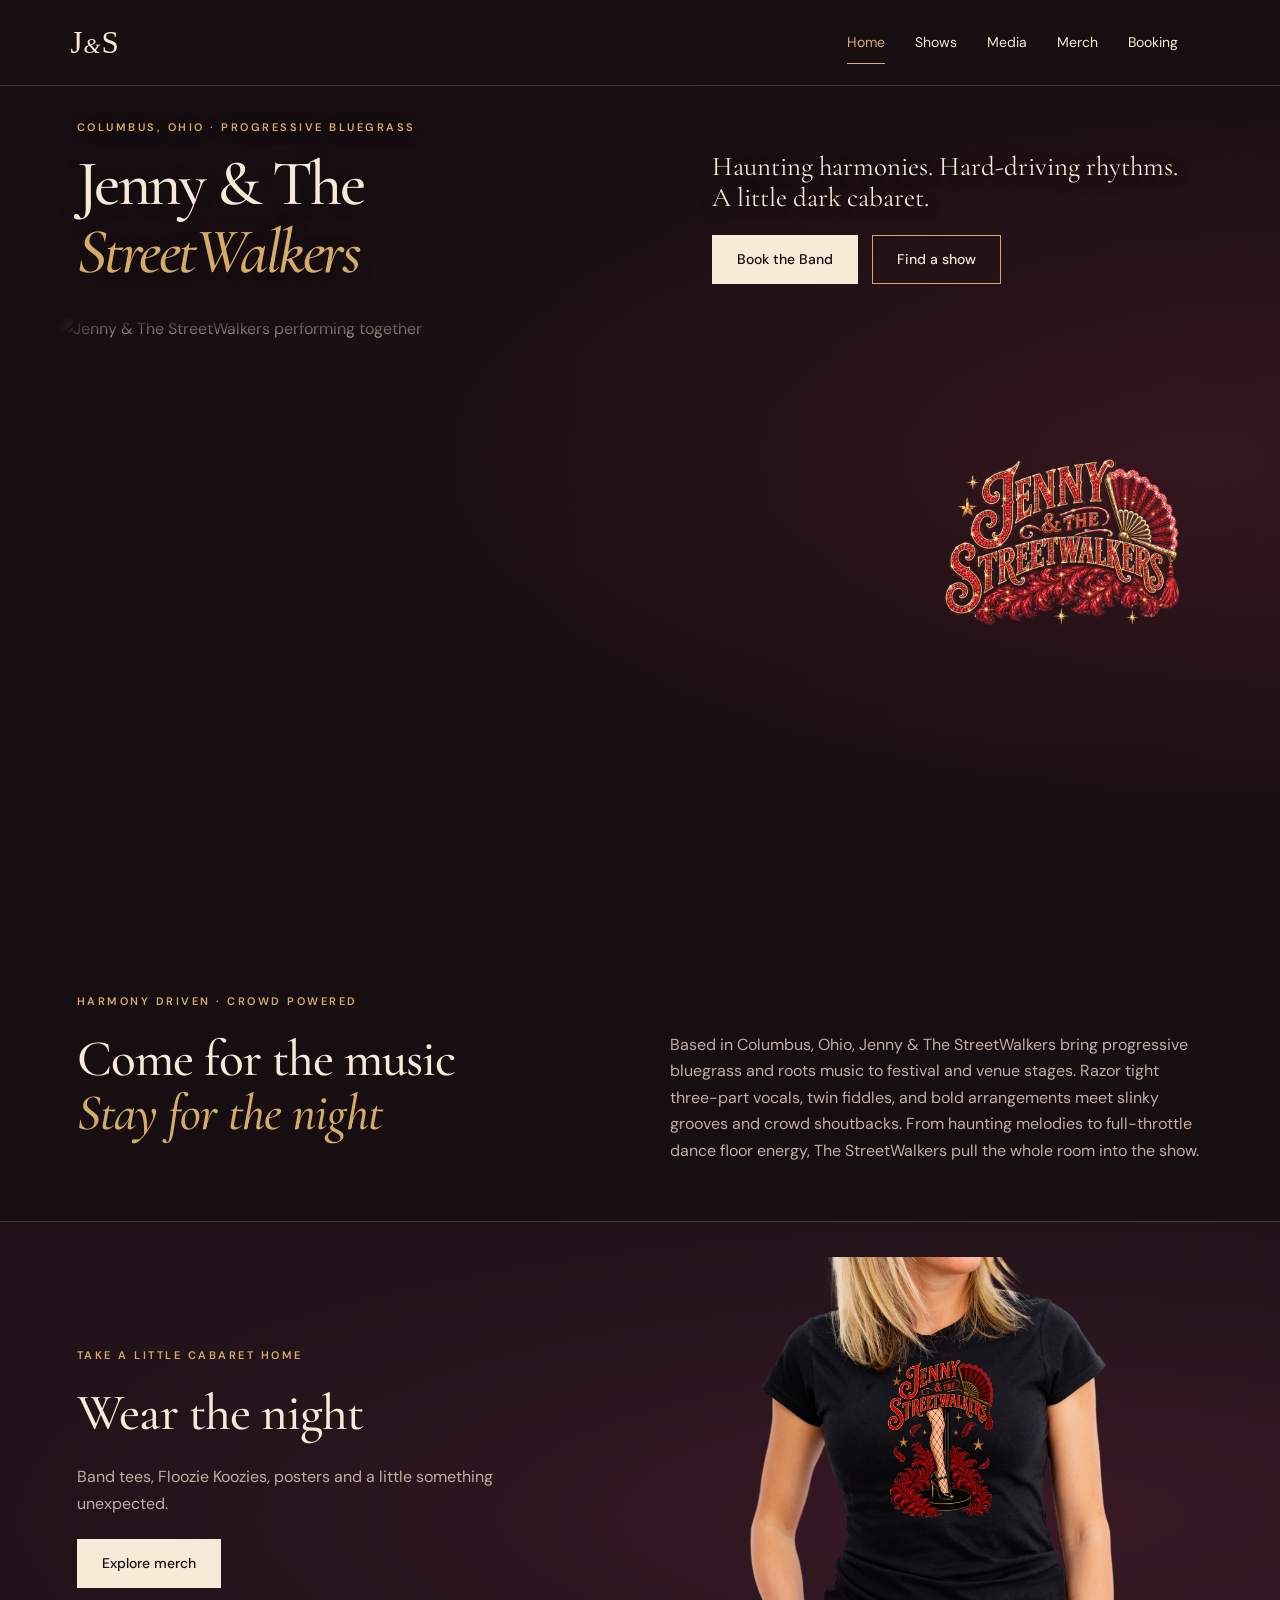
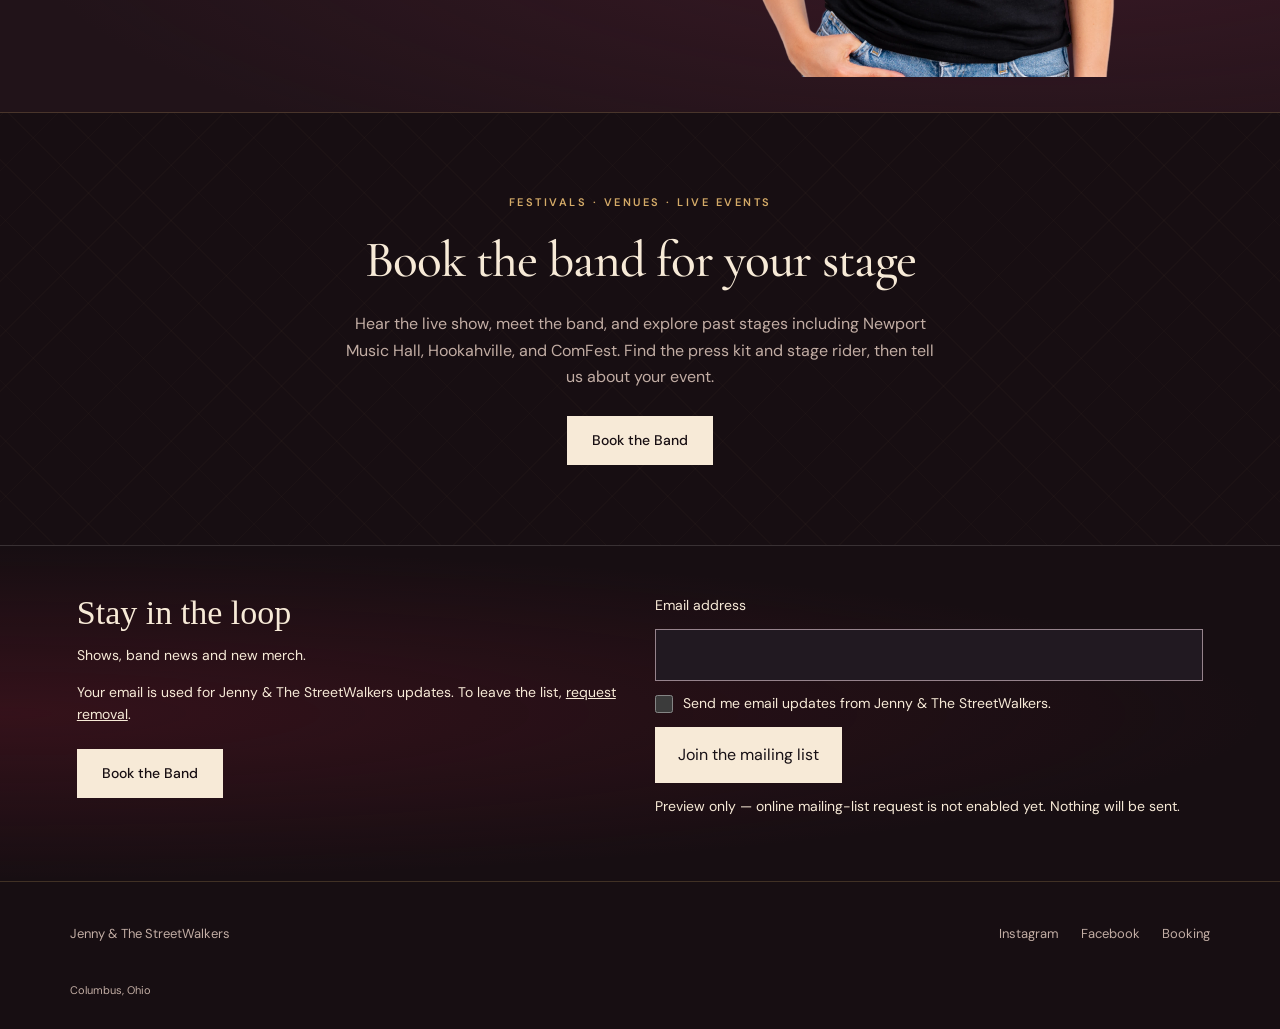
==== public/index.html @ 7360a785 "Prepare clean Cloudflare static deployment" ====
<!doctype html>
<html lang="en">
<head>
  <meta charset="utf-8">
  <meta name="viewport" content="width=device-width,initial-scale=1">
  <meta name="robots" content="index,follow">
  <meta name="theme-color" content="#170e12">
  <meta name="description" content="Columbus, Ohio progressive bluegrass and roots band. Hear Jenny &amp; The StreetWalkers live, explore past stages, and inquire about festival and venue bookings.">
  <title>Jenny &amp; The StreetWalkers | Columbus Bluegrass &amp; Roots Band</title>
  <link rel="icon" href="art/logo.png">
  <link rel="stylesheet" href="release.css?v=publication-20260922">
<link rel="stylesheet" href="mailing-list.css"><meta property="og:title" content="Jenny &amp; The StreetWalkers | Columbus Bluegrass &amp; Roots Band">
<meta property="og:description" content="Columbus, Ohio progressive bluegrass and roots band. Hear Jenny &amp; The StreetWalkers live, explore past stages, and inquire about festival and venue bookings.">
<meta property="og:type" content="website">
<meta property="og:url" content="https://resistanceandground.github.io/JennyAndTheStreetWalkers/">
<meta property="og:image" content="https://resistanceandground.github.io/JennyAndTheStreetWalkers/art/social-preview.jpg">
<meta property="og:image:alt" content="Jenny &amp; The StreetWalkers band artwork">
<meta name="twitter:card" content="summary_large_image">
<meta name="twitter:title" content="Jenny &amp; The StreetWalkers | Columbus Bluegrass &amp; Roots Band">
<meta name="twitter:description" content="Columbus, Ohio progressive bluegrass and roots band. Hear Jenny &amp; The StreetWalkers live, explore past stages, and inquire about festival and venue bookings.">
<meta name="twitter:image" content="https://resistanceandground.github.io/JennyAndTheStreetWalkers/art/social-preview.jpg">

<link rel="canonical" href="https://resistanceandground.github.io/JennyAndTheStreetWalkers/">
<meta property="og:site_name" content="Jenny &amp; The StreetWalkers">
<meta property="og:locale" content="en_US">
<meta property="og:image:width" content="1200">
<meta property="og:image:height" content="630">
<script type="application/ld+json">{"@context": "https://schema.org", "@graph": [{"@type": "WebPage", "@id": "https://resistanceandground.github.io/JennyAndTheStreetWalkers/#webpage", "url": "https://resistanceandground.github.io/JennyAndTheStreetWalkers/", "name": "Jenny & The StreetWalkers | Columbus Bluegrass & Roots Band", "description": "Columbus, Ohio progressive bluegrass and roots band. Hear Jenny & The StreetWalkers live, explore past stages, and inquire about festival and venue bookings.", "inLanguage": "en-US", "about": {"@id": "https://resistanceandground.github.io/JennyAndTheStreetWalkers/#band"}}, {"@type": "MusicGroup", "@id": "https://resistanceandground.github.io/JennyAndTheStreetWalkers/#band", "name": "Jenny & The StreetWalkers", "url": "https://resistanceandground.github.io/JennyAndTheStreetWalkers/", "description": "A progressive bluegrass and roots band based in Columbus, Ohio, with three-part harmonies, twin fiddles and a dark cabaret edge.", "genre": ["Progressive bluegrass", "Roots"], "location": {"@type": "Place", "name": "Columbus, Ohio"}, "image": "https://resistanceandground.github.io/JennyAndTheStreetWalkers/band.webp", "logo": "https://resistanceandground.github.io/JennyAndTheStreetWalkers/art/logo.png", "sameAs": ["https://www.instagram.com/jwalkers007/", "https://www.facebook.com/share/1En8tn4dpR/"]}]}</script>
</head>
<body>
<a class="skip" href="#main">Skip to content</a>
<header>
  <a class="wordmark" href="index.html" aria-label="Jenny &amp; The StreetWalkers home">J<span>&amp;</span>S</a>
  <nav aria-label="Main navigation"><a aria-current="page" href="index.html">Home</a><a href="shows.html">Shows</a><a href="media.html">Media</a><a href="merch.html">Merch</a><a href="contact.html">Booking</a></nav>
</header>
<main id="main">
<section class="hero hero-performance">
  <div class="hero-copy"><p class="eyebrow">Columbus, Ohio · Progressive bluegrass</p>
    <h1 class="champagne-spotlight"><span class="spotlight-ink">Jenny &amp; The</span><br/><em class="spotlight-ink">StreetWalkers</em></h1>
    <p class="hero-tag">Haunting harmonies. Hard-driving rhythms.<br/>A little dark cabaret.</p>
    <div class="actions"><a class="button light" href="contact.html#booking-form">Book the Band</a><a class="button" href="shows.html">Find a show</a></div>
  </div>
  <div class="hero-visuals"><figure class="hero-band-photo home-haze-photo"><img src="band.webp" fetchpriority="high" alt="Jenny &amp; The StreetWalkers performing together" width="1600" height="1000"></figure>
  <figure class="hero-art"><img src="art/logo.webp" alt="Jenny &amp; The StreetWalkers logo" width="1600" height="1600"></figure>
  </div>
</section>
<section class="section intro"><p class="eyebrow">Harmony driven · Crowd powered</p><div class="split"><h2>Come for the music<br/><em>Stay for the night</em></h2><p>Based in Columbus, Ohio, Jenny &amp; The StreetWalkers bring progressive bluegrass and roots music to festival and venue stages. Razor tight three-part vocals, twin fiddles, and bold arrangements meet slinky grooves and crowd shoutbacks. From haunting melodies to full-throttle dance floor energy, The StreetWalkers pull the whole room into the show.</p></div>
</section>

<section class="section merch-teaser"><div><p class="eyebrow">Take a little cabaret home</p><h2>Wear the night</h2><p>Band tees, Floozie Koozies, posters and a little something unexpected.</p><a class="button light" href="merch.html">Explore merch</a></div><img src="art/wear-the-night-slide6.webp" loading="lazy" alt="Jenny &amp; The StreetWalkers merchandise artwork" width="1600" height="1600"></section>
<section class="section booking"><p class="eyebrow">Festivals · Venues · Live events</p><h2>Book the band for your stage</h2><p>Hear the live show, meet the band, and explore past stages including Newport Music Hall, Hookahville, and ComFest. Find the press kit and stage rider, then tell us about your event.</p><a class="button light" href="contact.html#booking-form">Book the Band</a></section>
</main>
<section class="mailing-signup jenny-mailing" aria-labelledby="mailing-heading"><div><h2 id="mailing-heading">Stay in the loop</h2><p>Shows, band news and new merch.</p><p>Your email is used for Jenny &amp; The StreetWalkers updates. To leave the list, <a href="mailto:jennywalker4rio@gmail.com?subject=Unsubscribe">request removal</a>.</p><a class="button light mailing-booking" href="contact.html#booking-form">Book the Band</a></div><form name="jenny-mailing-list" method="POST" data-netlify="true" netlify-honeypot="bot-field"><input type="hidden" name="form-name" value="jenny-mailing-list"><p hidden><label>Leave this empty<input name="bot-field" tabindex="-1" autocomplete="off"></label></p><label for="mailing-email">Email address</label><input id="mailing-email" name="email" type="email" autocomplete="email" required maxlength="254"><label class="mailing-consent"><input type="checkbox" name="consent" value="Yes, send me email updates" required><span>Send me email updates from Jenny &amp; The StreetWalkers.</span></label><button type="submit" disabled>Join the mailing list</button><p role="status" aria-live="polite">Preview: online signup is not enabled yet.</p></form></section><footer><span>Jenny &amp; The StreetWalkers</span><div><a href="https://www.instagram.com/jwalkers007/" target="_blank" rel="noopener noreferrer">Instagram</a><a href="https://www.facebook.com/share/1En8tn4dpR/" target="_blank" rel="noopener noreferrer">Facebook</a><a href="contact.html">Booking</a></div><small>Columbus, Ohio</small></footer>
<script src="site-config.js" defer></script><script src="site-forms.js" defer></script><script src="mailing-list.js" defer></script><script src="champagne-spotlight.js" defer></script></body>
</html>
---- public/release.css ----
@import url('https://fonts.googleapis.com/css2?family=Cormorant+Garamond:ital,wght@0,500;0,600;1,500&family=DM+Sans:wght@400;500;600&display=swap');
:root{color-scheme:dark;--ink:#170e12;--cream:#f7ead7;--muted:#c2ada4;--gold:#d5ab68;--line:#d5ab6838}
*{box-sizing:border-box}html{scroll-behavior:smooth;scroll-padding-top:24px}body{margin:0;background:var(--ink);color:var(--cream);font-family:'DM Sans',Arial,sans-serif;font-size:16px;line-height:1.65}a{color:inherit;text-decoration:none}a:focus-visible,select:focus-visible{outline:2px solid var(--gold);outline-offset:5px}img{display:block;max-width:100%;height:auto}select{font:inherit}[hidden]{display:none!important}p{margin:0 0 22px}h1,h2,h3{font-family:'Cormorant Garamond',Georgia,serif;font-weight:500;line-height:1.06;margin:0 0 24px}h1{font-size:clamp(56px,6.2vw,92px);letter-spacing:-2.5px}h2{font-size:clamp(38px,4vw,60px);letter-spacing:-1px}h3{font-size:30px}em{color:var(--gold);font-weight:500}.eyebrow{text-transform:uppercase;letter-spacing:2.5px;font-size:11px;font-weight:600;color:var(--gold);margin:0 0 22px}.muted{color:var(--muted);font-size:14px}.lead{font-family:'Cormorant Garamond',Georgia,serif;font-size:clamp(26px,3vw,38px);line-height:1.3;max-width:750px}.section{padding:80px max(6%,calc((100% - 1250px)/2))}.actions{display:flex;gap:14px;flex-wrap:wrap;margin-top:28px}.button{display:inline-flex;align-items:center;justify-content:center;min-height:48px;padding:13px 24px;border:1px solid var(--gold);font-size:14px;font-weight:500;line-height:1.5;transition:background .2s,color .2s}.button.light{background:var(--cream);color:var(--ink);border-color:var(--cream)}.button:hover{background:var(--gold);color:var(--ink)}.text-link{display:inline-block;border-bottom:1px solid var(--gold);padding-bottom:5px;font-size:14px;color:var(--gold)}
header{display:grid;grid-template-columns:auto 1fr auto;gap:32px;align-items:center;padding:17px 5.5%;border-bottom:1px solid var(--line);background:#170e12}.wordmark{font-family:Georgia,serif;font-size:31px;letter-spacing:-2px}.wordmark span{font-size:22px;font-style:italic;padding:0 3px}nav{display:flex;justify-content:flex-end;align-items:center;gap:30px;font-size:14px}nav a{padding:9px 0;border-bottom:1px solid transparent}nav a:hover,nav a[aria-current]{color:var(--gold);border-color:var(--gold)}
.hero{display:grid;grid-template-columns:1.05fr .95fr;align-items:center;min-height:680px;padding:45px max(6%,calc((100% - 1250px)/2)) 50px;gap:30px;position:relative;isolation:isolate;overflow:hidden;background:radial-gradient(ellipse at 90% 45%,#65243180,transparent 65%),#170e12}.hero:before{content:'';position:absolute;inset:0;background:linear-gradient(90deg,#170e12b8 0%,#170e1280 48%,#170e1233 100%),url('stage.webp') center/cover;z-index:-1}.hero-copy{position:relative;z-index:1}.hero h1{font-size:clamp(45px,5.3vw,80px)}.hero-tag{font-family:'Cormorant Garamond',Georgia,serif;font-size:clamp(27px,3.2vw,44px);line-height:1.12;margin-top:30px}.hero-sub{max-width:430px;font-size:15px;color:var(--muted)}.hero-art{margin:0;display:flex;justify-content:center;align-items:center}.hero-art img{max-height:650px;width:100%;object-fit:contain;filter:drop-shadow(0 22px 40px #0008)}.split{display:grid;grid-template-columns:1fr 1fr;gap:60px;align-items:start}.split>p{color:var(--muted);max-width:550px}.band-photo{margin:45px 0 0;border:1px solid var(--line);overflow:hidden}.band-photo img{width:100%}.intro{padding-bottom:35px}.shows{padding-top:65px}.section-heading{display:flex;justify-content:space-between;align-items:baseline;gap:20px}.show-row{display:flex;align-items:center;gap:32px;padding:25px 0;border-block:1px solid var(--line);margin-bottom:24px}.show-row h3,.show-row p{margin:0}.show-row p{font-size:14px;color:var(--muted);margin-top:7px}.date{min-width:70px;text-align:center}.date span,.date small{display:block;font-size:12px;letter-spacing:2px}.date strong{display:block;font-size:44px;font-family:Georgia,serif;font-weight:400;line-height:1.2}.ticket{margin-left:auto;font-size:14px;color:var(--gold)}.merch-teaser{display:grid;grid-template-columns:1fr 1fr;gap:60px;align-items:center;background:radial-gradient(ellipse at 80% 60%,#6e253f50,transparent 70%),#211319;border-block:1px solid var(--line);padding-block:35px}.merch-teaser img{max-height:420px;width:100%;object-fit:contain}.merch-teaser p:not(.eyebrow){color:var(--muted);max-width:470px}.booking{text-align:center;background:repeating-linear-gradient(45deg,transparent 0 38px,#d5ab6806 38px 39px),repeating-linear-gradient(-45deg,transparent 0 38px,#d5ab6806 38px 39px)}.booking p:not(.eyebrow){color:var(--muted);max-width:600px;margin:0 auto 25px}
.page-heading{padding-bottom:32px;background:radial-gradient(ellipse at 90% 10%,#75253540,transparent 65%)}.page-heading h1{font-size:clamp(68px,9vw,120px)}.booking-grid{display:grid;grid-template-columns:1fr 1fr;align-items:start;gap:28px;padding-top:18px}.contact-card,.press-card{border:1px solid var(--line);padding:36px;background:#211319}.press-card{align-self:start;background:linear-gradient(130deg,#42202a,#211319)}.booking-grid h2{font-size:46px}.phone{font-family:Georgia,serif;font-size:clamp(24px,2.6vw,34px);color:var(--gold);white-space:nowrap}.contact-card .muted{margin-top:25px;margin-bottom:0}.download-list{margin-top:22px}.download-list a{display:flex;justify-content:space-between;gap:15px;padding:17px 0;border-bottom:1px solid var(--line);font-size:14px}.download-list a:hover{color:var(--gold)}.stages{padding-block:45px;border-block:1px solid var(--line)}.stage-list{font-family:'Cormorant Garamond',Georgia,serif;font-size:28px;line-height:1.7;margin:0}.bio{max-width:1000px;margin:auto;padding-inline:6%}.bio>p:not(.eyebrow){color:var(--muted)}.media-panel{padding-top:0}.media-panel .band-photo{margin-top:0;margin-bottom:55px}.media-panel .split p{color:var(--muted)}
.shop-notice{max-width:700px;color:var(--muted);font-size:15px}.product-grid{display:grid;grid-template-columns:repeat(3,minmax(0,1fr));gap:28px;padding-top:24px}.product{border:1px solid var(--line);background:#24151d;display:flex;flex-direction:column;overflow:hidden}.product-art{background:radial-gradient(ellipse at center,#594330,#302029 75%);height:340px;padding:20px}.product-art img{width:100%;height:100%;object-fit:contain}.product-info{padding:25px;display:flex;flex-direction:column;flex:1}.product-title{display:flex;align-items:baseline;justify-content:space-between;gap:12px}.price{font-size:19px;color:var(--gold);white-space:nowrap}.product h2{font-size:29px;letter-spacing:-.4px;margin-bottom:15px}.product-info>p{font-size:14px;color:var(--muted)}.product-info label{font-size:12px;color:var(--gold);margin-bottom:6px}.product-info select{background:var(--ink);color:var(--cream);border:1px solid var(--line);padding:10px;width:100%;margin-bottom:18px}.product-info .offer{color:var(--gold);font-size:12px;margin-top:auto}.availability{font-size:12px!important;margin:12px 0 0;border-top:1px solid var(--line);padding-top:12px}.bundle-note{padding-top:15px}.bundle-note .muted{max-width:700px}.bundle-note h2{font-size:45px}
footer{display:flex;align-items:center;flex-wrap:wrap;gap:25px;padding:30px 5.5%;border-top:1px solid var(--line);font-size:13px;color:var(--muted)}footer>span{margin-right:auto}footer div{display:flex;gap:22px}footer a:hover{color:var(--gold)}footer small{flex-basis:100%;font-size:11px}.skip{position:fixed;left:10px;top:-100px;z-index:20;padding:12px;background:var(--cream);color:var(--ink)}.skip:focus{top:10px}
@media(max-width:1000px){.product-grid{grid-template-columns:repeat(2,minmax(0,1fr))}.hero{min-height:0}.hero h1{font-size:53px}.hero-art img{max-height:580px}.booking-grid{gap:18px}.contact-card,.press-card{padding:26px}.booking-grid h2{font-size:38px}.split{gap:35px}}
@media(max-width:650px){header{grid-template-columns:1fr auto;gap:10px;padding:13px 6%}header .wordmark{grid-column:1;grid-row:1}nav{grid-column:1/-1;grid-row:2;justify-content:space-between;gap:12px;font-size:13px}nav a{min-height:44px;display:flex;align-items:center}.section{padding:55px 6%}.hero{grid-template-columns:1fr;padding:40px 6% 30px;gap:12px}.hero h1{font-size:clamp(42px,11vw,67px);letter-spacing:-1.5px}.hero-copy .eyebrow{font-size:10px;letter-spacing:1.5px}.hero-tag{font-size:33px;margin-top:22px}.hero-sub{font-size:14px}.hero-art img{max-height:460px}.hero-art{margin-top:15px}.actions{gap:10px}.button{padding:13px 19px}.split,.booking-grid{grid-template-columns:1fr;gap:22px}.intro{padding-bottom:20px}.intro h2{font-size:40px}.band-photo{margin-top:24px}.section-heading{display:block}.section-heading .eyebrow{margin-top:-8px}.show-row{gap:14px;flex-wrap:wrap}.show-row h3{font-size:25px}.date{min-width:53px}.ticket{margin-left:67px}.merch-teaser{grid-template-columns:1fr;gap:20px}.merch-teaser img{max-height:320px}.page-heading{padding-bottom:24px}.page-heading h1{font-size:76px}.booking-grid{padding-top:0}.contact-card,.press-card{padding:24px}.press-card .button{width:100%;padding-inline:12px}.stage-list{font-size:25px}.product-grid{grid-template-columns:1fr;padding-top:10px;gap:24px}.product-art{height:360px}.product-title h2{font-size:32px}.product-info{padding:24px}.product-info .offer{margin-top:0}.bundle-note{padding-top:0}.media-panel{padding-top:0}.media-panel .split>div+div{padding-top:20px}footer{gap:18px}footer>span{flex-basis:100%}}
@media(prefers-reduced-motion:reduce){html{scroll-behavior:auto}*{transition:none!important}}

/* Prominent biography and email booking contact. */
.email{display:inline-block;color:var(--gold);font-size:clamp(17px,1.8vw,24px);overflow-wrap:anywhere}.bio-feature{display:grid;grid-template-columns:.85fr 1.35fr;gap:65px;max-width:none;padding:35px max(6%,calc((100% - 1250px)/2)) 75px}.bio-heading img{width:240px;margin:25px 0}.bio-heading .button{display:flex;width:max-content}.bio-heading .text-link{margin-top:20px}.bio-story p{color:var(--muted)}.bio-story p:first-child{font-family:Georgia,serif;font-size:23px;line-height:1.55;color:var(--cream)}.shows-widget{min-height:160px;margin-bottom:25px}.hero-copy{text-shadow:0 2px 14px #170e12}.hero-copy .button{text-shadow:none}
@media(max-width:650px){.bio-feature{grid-template-columns:1fr;gap:30px;padding:15px 6% 45px}.bio-heading img{display:none}.bio-heading h2{font-size:43px}.bio-story p:first-child{font-size:20px}.hero:before{background-image:linear-gradient(90deg,#170e12b0,#170e1266);background-image:linear-gradient(90deg,#170e12b0,#170e1266),url(stage.webp);background-position:65% top}.email{font-size:18px}}

/* Performance photography and cabaret artwork share the opening stage. */
.hero-performance{display:block;padding-top:32px;padding-bottom:40px}
.hero-performance .hero-copy{display:grid;grid-template-columns:1.2fr 1fr;column-gap:45px;align-items:center;margin-bottom:30px}
.hero-performance .eyebrow{grid-column:1/-1;margin-bottom:14px}
.hero-performance h1{grid-column:1;grid-row:2/4;font-size:clamp(46px,5vw,70px);margin-bottom:0}
.hero-performance .hero-tag{grid-column:2;grid-row:2;font-size:27px;margin:0 0 18px}
.hero-performance .hero-sub{display:none}
.hero-performance .actions{grid-column:2;grid-row:3;margin:0}
.hero-visuals{display:grid;grid-template-columns:minmax(0,1fr) 25%;align-items:center;gap:14px;position:relative}
.hero-band-photo{margin:0;border:1px solid var(--line);box-shadow:0 16px 45px #0007}
.hero-band-photo img{width:100%;height:auto}
.hero-performance .hero-art{margin:0;mix-blend-mode:screen}
.hero-performance .hero-art img{max-height:490px;filter:none}
@media(max-width:650px){
.hero-performance{padding-top:25px}
.hero-performance .hero-copy{display:block;margin-bottom:25px}
.hero-performance h1{font-size:clamp(42px,11vw,64px);margin-bottom:18px}
.hero-performance .hero-tag{font-size:23px;max-width:330px}
.hero-performance .actions{margin-top:20px}
.hero-visuals{display:block;padding-bottom:135px}
.hero-performance .hero-art{position:absolute;right:-4px;bottom:-5px;width:115px}
.hero-performance .hero-art img{max-height:155px}
.hero-visuals:after{content:'Roots, dark cabaret & circus noir';display:block;position:absolute;left:0;bottom:40px;max-width:55%;font-family:Georgia,serif;font-size:21px;line-height:1.4;color:var(--gold)}
}

/* Feather the live photograph into the stage rather than framing it. */
.hero-performance{padding-bottom:70px}
.hero-visuals{align-items:end;gap:20px}
.hero-band-photo{border:0;box-shadow:none;position:relative;margin:0 -16px -12px -20px}
.hero-band-photo img{filter:brightness(.94) saturate(.92) sepia(.09);-webkit-mask-image:linear-gradient(to right,transparent,#000 5%,#000 94%,transparent),linear-gradient(to bottom,transparent,#000 6%,#000 80%,transparent 100%);mask-image:linear-gradient(to right,transparent,#000 5%,#000 94%,transparent),linear-gradient(to bottom,transparent,#000 6%,#000 80%,transparent 100%);-webkit-mask-composite:source-in;mask-composite:intersect}
.hero-performance .hero-art{align-self:center;padding-bottom:45px}
.hero-performance .hero-art img{max-height:310px}
.bio-heading img{mix-blend-mode:screen;width:270px;max-height:365px;object-fit:contain;object-position:left center}
@media(max-width:650px){.hero-performance{padding-bottom:30px}.hero-band-photo{margin:0 -12px}.hero-band-photo img{-webkit-mask-image:linear-gradient(to right,transparent,#000 4%,#000 96%,transparent),linear-gradient(to bottom,transparent,#000 5%,#000 85%,transparent);mask-image:linear-gradient(to right,transparent,#000 4%,#000 96%,transparent),linear-gradient(to bottom,transparent,#000 5%,#000 85%,transparent)}.hero-performance .hero-art{padding-bottom:0;bottom:0;width:112px}.hero-performance .hero-art img{max-height:130px}.bio-heading img{display:block;width:145px;max-height:185px;margin:18px 0}}

.calendar-heading{padding-bottom:32px}.calendar-heading h1{font-size:clamp(48px,7vw,88px)}
.calendar-frame{margin:0 auto 80px;width:88%;max-width:1250px;padding:34px;background:repeating-linear-gradient(55deg,transparent 0 17px,#080407 18px 21px,transparent 22px 38px),repeating-linear-gradient(-55deg,transparent 0 17px,#080407 18px 21px,transparent 22px 38px),radial-gradient(ellipse at top,#d52948,#870c25 60%,#3c0715);border:1px solid #df4663;box-shadow:0 20px 70px #0008,inset 0 0 35px #160008}
.calendar-panel{background:#170e12;padding:36px;border:1px solid #b94159;box-shadow:0 0 0 5px #16070dc9}.calendar-panel .section-heading h2{font-size:clamp(30px,4vw,48px)}.calendar-panel .shows-widget{min-height:220px}.calendar-panel .actions{flex-wrap:wrap}
@media(max-width:650px){.calendar-frame{width:94%;padding:15px;margin-bottom:45px}.calendar-panel{padding:22px 14px}.calendar-panel .section-heading{display:block}.calendar-panel .section-heading .eyebrow{margin-top:14px}.calendar-heading{padding-top:40px}}

.bundle-grid{display:grid;grid-template-columns:repeat(3,minmax(0,1fr));gap:20px;margin-top:30px}.bundle-card{padding:26px;border:1px solid var(--line);background:#170e12;display:flex;flex-direction:column;align-items:flex-start}.bundle-card h3{font-size:28px;margin:0}.bundle-card p{flex:1}.bundle-card .button{margin-top:15px}@media(max-width:850px){.bundle-grid{grid-template-columns:repeat(2,minmax(0,1fr))}}@media(max-width:550px){.bundle-grid{grid-template-columns:1fr}}

/* Stage photograph and cabaret lighting for the concert calendar. */
.calendar-page{position:relative;isolation:isolate;background:#14090e;overflow:hidden}
.calendar-page:before{content:'';position:absolute;inset:0;z-index:-2;background:linear-gradient(180deg,#18081155,#18081199 65%,#14090e),url('art/calendar-stage.webp') center top / min(100%,1080px) auto no-repeat}
.calendar-page:after{content:'';position:absolute;inset:0;z-index:-1;pointer-events:none;background:radial-gradient(ellipse at 3% 15%,#ef173c66,transparent 48%),radial-gradient(ellipse at 97% 22%,#f4aa4940,transparent 45%),linear-gradient(90deg,#14090e80,transparent 30%,transparent 70%,#14090e80)}
.calendar-page .calendar-heading{text-shadow:0 2px 16px #000;padding-top:85px;padding-bottom:65px}
.calendar-page .calendar-frame{padding:64px;width:92%;box-shadow:0 0 65px #b3133945,0 25px 80px #0009,inset 0 0 35px #160008;background:repeating-linear-gradient(55deg,transparent 0 17px,#080407 18px 21px,transparent 22px 38px),repeating-linear-gradient(-55deg,transparent 0 17px,#080407 18px 21px,transparent 22px 38px),radial-gradient(ellipse at 15% 0%,#e23c58,#8b102b 55%,#380714)}
.calendar-page .calendar-panel{background:#170e12f5;box-shadow:0 0 0 5px #16070dc9,0 0 28px #0009}
@media(max-width:650px){.calendar-page:before{background-size:auto,min(145%,750px) auto;background-position:center top}.calendar-page .calendar-heading{padding-top:55px;padding-bottom:45px}.calendar-page .calendar-frame{width:96%;padding:27px}.calendar-page .calendar-panel{padding:22px 12px}}

.bundle-art{display:grid;grid-template-columns:repeat(4,minmax(0,1fr));gap:6px;width:100%;margin-bottom:20px;align-items:center}.bundle-art img{width:100%;height:110px;object-fit:contain}.bundle-price{display:block;color:var(--gold);font-size:24px;margin-top:12px}

.ultimate-product .bundle-art{display:grid;grid-template-columns:repeat(2,minmax(0,1fr));gap:12px;margin:0;padding:20px}.ultimate-product .bundle-art img{width:100%;height:150px;object-fit:contain}.bundle-picker{max-width:660px;display:grid;gap:16px}.bundle-picker select{width:100%;min-height:48px;padding:12px;background:#170e12;color:var(--cream);border:1px solid var(--line);font:inherit}.bundle-picker .button{justify-self:start}.bundle-picker [hidden]{display:none}

.contact-card form{display:grid;gap:18px}.contact-card .form-grid{display:grid;grid-template-columns:repeat(2,minmax(0,1fr));gap:18px}.contact-card label{display:grid;gap:7px;color:var(--gold);font-size:12px;font-weight:600;letter-spacing:1px;text-transform:uppercase}.contact-card input,.contact-card select,.contact-card textarea{width:100%;min-height:48px;border:1px solid var(--line);background:#170e12;color:var(--cream);padding:12px;font:inherit;text-transform:none;letter-spacing:0}.contact-card textarea{resize:vertical}.contact-card input:focus-visible,.contact-card select:focus-visible,.contact-card textarea:focus-visible{outline:2px solid var(--gold);outline-offset:3px}.contact-card .button{justify-self:start;cursor:pointer}.contact-card .form-note,.contact-card .form-status{margin:0;color:var(--muted);font-size:13px}.contact-card .form-status:not(:empty){color:var(--cream)}@media(max-width:700px){.contact-card .form-grid{grid-template-columns:1fr}}

.product-info .offer{margin-top:0}.product-info>.checkout{margin-top:auto}.product-info>.availability{min-height:49px}

.media-video{aspect-ratio:16/9;width:100%;background:#000;border:1px solid var(--line);margin-top:35px}.media-video iframe{display:block;width:100%;height:100%;border:0}.video-fallback{margin:14px 0 40px}

/* Quiet photographic presentation: no marquee or curtain animation. */
.booking-showcase{max-width:1120px;margin:0 auto 40px;padding:0 6% 20px}
.booking-live-photo{margin:0 auto;max-width:920px;border:1px solid var(--line);background:#170e1eee;box-shadow:0 24px 60px #0005}
.booking-live-photo img{width:100%;height:auto;display:block}
.booking-live-photo figcaption{padding:17px 22px;color:var(--muted);font-size:13px;letter-spacing:.3px;border-top:1px solid var(--line)}
.meet-band-photo{width:min(100%,360px)!important;max-height:none!important;margin:28px 0 34px!important;object-fit:contain!important;filter:drop-shadow(0 18px 28px #0005);-webkit-mask-image:linear-gradient(#000 85%,transparent);mask-image:linear-gradient(#000 85%,transparent)}
@media(max-width:650px){.booking-showcase{margin-bottom:15px}.booking-live-photo figcaption{padding:14px 16px;font-size:12px}.meet-band-photo{width:min(100%,310px)!important;margin-inline:auto!important}}

:focus-visible{outline:2px solid var(--gold);outline-offset:4px}
.booking-grid>*{min-width:0}.contact-card textarea{resize:vertical}
.contact-card input,.contact-card select{min-height:44px}
button:disabled{opacity:.65;cursor:default}
footer a,.text-link{min-height:44px;display:inline-flex;align-items:center}
.bundle-picker select{min-width:0;max-width:100%}
@media(prefers-reduced-motion:reduce){*,*::before,*::after{animation:none!important;scroll-behavior:auto!important}}

.contact-card input,.contact-card select,.contact-card textarea{font-size:16px;border-color:#94757e}

/* Inner pages share the home stage, with static red and amber light. */
.inner-page main{position:relative;isolation:isolate;background:transparent}
.inner-page main::before{content:'';position:absolute;inset:0 0 auto;height:900px;z-index:-2;pointer-events:none;background:linear-gradient(180deg,#170e1255 0%,#170e1299 45%,var(--ink) 95%),url('stage.webp') center top/cover no-repeat}
.inner-page main::after{content:'';position:absolute;inset:0 0 auto;height:1000px;z-index:-1;pointer-events:none;background:radial-gradient(ellipse at 0% 8%,#ba163b40,transparent 55%),radial-gradient(ellipse at 100% 12%,#e7af5030,transparent 48%)}
.inner-page .page-heading,.inner-page .calendar-heading{background:none;padding-top:64px;padding-bottom:40px;text-shadow:0 2px 18px #0008}
.inner-page .page-heading h1,.inner-page .calendar-heading h1{font-size:clamp(56px,7vw,96px);letter-spacing:-1.8px;margin-bottom:20px}
.inner-page .page-heading .lead,.inner-page .calendar-heading .lead{max-width:720px;font-size:clamp(25px,3vw,34px)}
.inner-page .shop-notice{color:var(--cream);max-width:62ch}
.inner-page .product,.inner-page .contact-card,.inner-page .press-card{background:linear-gradient(145deg,#29191ff5,#1c1217fa);box-shadow:0 14px 35px #0002}
.inner-page .product-art{background:radial-gradient(ellipse at 50% 35%,#59433090,#21171e 80%)}
.inner-page .media-video{box-shadow:0 24px 60px #0006;margin-top:0}
.inner-page .bio-story{max-width:68ch}
.inner-page .bio-story p{line-height:1.8}
.inner-page .bio-story p:first-child{line-height:1.6}
.inner-page .stages{background:linear-gradient(90deg,#64152a20,transparent)}
.inner-page .calendar-panel{position:relative}
.inner-page .mailing-signup{padding-inline:max(6%,calc((100% - 1250px)/2));gap:48px}
.inner-page .mailing-signup h2{font-family:'Cormorant Garamond',Georgia,serif;font-size:40px}
@media(max-width:650px){
 .inner-page main::before{height:680px;background-position:center top}
 .inner-page main::after{height:720px}
 .inner-page .page-heading,.inner-page .calendar-heading{padding-top:42px;padding-bottom:30px}
 .inner-page .page-heading h1,.inner-page .calendar-heading h1{font-size:clamp(52px,13vw,76px)}
 .inner-page .mailing-signup{gap:22px}
 }

/* A single gentle entrance and quiet gallery lighting for the booking photo. */
.booking-live-photo{animation:booking-photo-arrive 1s ease-out both;box-shadow:0 24px 60px #0005,0 0 45px #d5ab6810;transition:box-shadow .45s ease}
@keyframes booking-photo-arrive{from{opacity:.82;transform:translateY(6px)}to{opacity:1;transform:translateY(0)}}
@media(hover:hover){.booking-live-photo:hover{box-shadow:0 28px 65px #0006,0 0 50px #d5ab681a}}
.booking-summary{max-width:60ch;color:var(--cream)}

/* A single champagne pass, scoped to the two selected text treatments. */
.champagne-spotlight .spotlight-ink{--spotlight-base:var(--cream);color:var(--spotlight-base)}
.champagne-spotlight em.spotlight-ink,.eyebrow.champagne-spotlight .spotlight-ink{--spotlight-base:var(--gold)}
@supports ((background-clip:text) or (-webkit-background-clip:text)){
 .champagne-spotlight.is-spotlit .spotlight-ink{background-image:linear-gradient(110deg,var(--spotlight-base) 0%,var(--spotlight-base) 43%,#e7bdad 47%,#e9ce98 49%,#fff8e9 50%,#f3dfb6 52%,var(--spotlight-base) 57%,var(--spotlight-base) 100%);background-size:300% 100%;background-position:100% 50%;background-clip:text;-webkit-background-clip:text;color:transparent;-webkit-text-fill-color:transparent;animation:champagne-text-pass 1800ms ease-in-out 1}
}
@keyframes champagne-text-pass{from{background-position:100% 50%}to{background-position:0% 50%}}
@media(prefers-reduced-motion:reduce),(forced-colors:active){
 .champagne-spotlight .spotlight-ink,.champagne-spotlight.is-spotlit .spotlight-ink{animation:none!important;background:none;color:var(--spotlight-base);-webkit-text-fill-color:currentColor}
}


/* The growing mask reveals and retains light; it never rotates the artwork. */
@property --perimeter-reveal{syntax:'<angle>';inherits:true;initial-value:360deg}
.champagne-showcase .booking-live-photo{animation:none;transition:none;border:0;background:#100c10;box-shadow:none;padding:14px 14px 0}
.champagne-photo-frame{--perimeter-reveal:360deg;position:relative;isolation:isolate;padding:0;background:#100c10;overflow:visible}
.champagne-photo-frame img{position:relative;z-index:2;opacity:1}
.champagne-photo-frame::before,.champagne-photo-frame::after{content:'';position:absolute;pointer-events:none;mask-image:conic-gradient(from 0deg,#000 0deg var(--perimeter-reveal),transparent var(--perimeter-reveal) 360deg);-webkit-mask-image:conic-gradient(from 0deg,#000 0deg var(--perimeter-reveal),transparent var(--perimeter-reveal) 360deg)}
.champagne-photo-frame::before {
  inset: -4px;
  z-index: 1;
  box-shadow:
    inset 0 0 9px 3px #fff8e8,
    0 0 8px 2px #f4d39a;
  filter: blur(2px);
}

.champagne-photo-frame::after {
  inset: -30px;
  z-index: 0;
  background:
    linear-gradient(#ffe7b0, #ffe7b0) center 30px / calc(100% - 60px) 4px no-repeat,
    linear-gradient(#ffe7b0, #ffe7b0) center calc(100% - 30px) / calc(100% - 60px) 4px no-repeat,
    linear-gradient(#ffe7b0, #ffe7b0) 30px center / 4px calc(100% - 60px) no-repeat,
    linear-gradient(#ffe7b0, #ffe7b0) calc(100% - 30px) center / 4px calc(100% - 60px) no-repeat;
  filter:
    blur(14px)
    drop-shadow(0 0 18px #b86bc0)
    drop-shadow(0 0 30px #d5ab68);
  opacity: 1;
}
.champagne-showcase .booking-live-photo figcaption{position:relative;z-index:3;border:0;padding:23px 8px 18px;background:#100c10;margin-top:20px}
.champagne-showcase.is-entering .champagne-photo-frame{animation:champagne-perimeter-fill 8s linear both}
.champagne-showcase.is-entering .champagne-photo-frame img{animation:showcase-photo-light 2.8s ease-out both}
@keyframes champagne-perimeter-fill{from{--perimeter-reveal:0deg}to{--perimeter-reveal:360deg}}
@keyframes showcase-photo-light{from{opacity:.35}to{opacity:1}}
@media(prefers-reduced-motion:reduce){.champagne-showcase.is-entering .champagne-photo-frame,.champagne-showcase.is-entering .champagne-photo-frame img{animation:none!important;--perimeter-reveal:360deg;opacity:1}}


/* Shows: stationary fishnet with a single diffused champagne/red highlight. */
/* Fixed repeat dimensions prevent mesh phase changes when the widget grows.
   Each tile spans one 38px diagonal period at +/-55 degrees. */
.calendar-page .calendar-frame{position:relative;isolation:isolate;overflow:hidden;background-size:46.389434px 66.250978px,46.389434px 66.250978px,auto;background-position:0 0,0 0,0 0;background-repeat:repeat,repeat,no-repeat}
.calendar-page .calendar-frame::after{content:'';position:absolute;inset:0;pointer-events:none;z-index:0;background:radial-gradient(ellipse at 18% 0%,#ffe9bd40 0%,#e23c5820 28%,transparent 65%)}
.calendar-page .calendar-panel{position:relative;z-index:1}

/* A separate light follows the perimeter; the fishnet background never moves. */
.calendar-page .calendar-frame::before{content:'';position:absolute;top:0;left:0;width:150px;height:150px;pointer-events:none;z-index:0;background:radial-gradient(circle,#ffe9bd99 0%,#d5ab6855 25%,transparent 70%);offset-path:inset(0 round 28px);offset-anchor:center;offset-rotate:0deg;animation:calendar-perimeter-light 18s linear infinite}
@keyframes calendar-perimeter-light{from{offset-distance:0%}to{offset-distance:100%}}
@media(max-width:650px){.calendar-page .calendar-frame::before{width:95px;height:95px;offset-path:inset(0 round 12px)}}
@media(prefers-reduced-motion:reduce){.calendar-page .calendar-frame::before{animation:none!important;offset-distance:12%}}

/* Homepage-only haze: the photograph and its crop remain stationary. */
.hero-performance .home-haze-photo{overflow:hidden;isolation:isolate}
.hero-performance .home-haze-photo::after{content:'';position:absolute;inset:-8% auto -8% 0;width:75%;pointer-events:none;z-index:2;background:radial-gradient(ellipse at 50% 46%,#fff5dfdd 0%,#ead5b688 24%,#96759840 48%,transparent 74%);filter:blur(12px);opacity:0;transform:translateX(-115%);animation:home-stage-haze 11s linear infinite}
@keyframes home-stage-haze{0%{transform:translateX(-115%);opacity:0}18%{opacity:.22}48%{opacity:.32}78%{opacity:.18}92%,100%{transform:translateX(170%);opacity:0}}
@media(prefers-reduced-motion:reduce){.hero-performance .home-haze-photo::after{animation:none!important;opacity:0}}

/* Merch-only ambient wash: broad gradient falloff needs no costly blur filter. */
.merch-ambient-page main{overflow:clip}
.merch-ambient-page main>section{position:relative;z-index:1}
.merch-ambient-light{position:absolute;inset:0;pointer-events:none;z-index:0;overflow:hidden}
.merch-ambient-light::before{content:'';position:absolute;inset:0 auto 0 0;width:100%;pointer-events:none;background:radial-gradient(ellipse at 50% 18%,#fff3d5b3 0%,#e8c58c70 16%,#906b9433 38%,transparent 65%),radial-gradient(ellipse at 50% 78%,#f4ddad66 0%,#906b942b 28%,transparent 60%);opacity:0;transform:translateX(-90%);animation:merch-ambient-wash 18s linear infinite}
@keyframes merch-ambient-wash{0%{transform:translateX(-90%);opacity:0}18%{opacity:.3}50%{opacity:.4}80%{opacity:.25}95%,100%{transform:translateX(90%);opacity:0}}
@media(prefers-reduced-motion:reduce){.merch-ambient-light::before{animation:none!important;transform:none;opacity:.16}}

/* Bandsintown Upcoming / Past labels */
.shows-widget .bit-widget .bit-event-list-title,
.shows-widget .bit-widget .bit-clickable-nav-link {
  font-size: 20px !important;
  font-weight: 700 !important;
  letter-spacing: .02em;

  background: linear-gradient(
    110deg,
    var(--gold) 0%,
    #e1bd7b 35%,
    #fff3d5 50%,
    #e1bd7b 65%,
    var(--gold) 100%
  );

  background-size: 240% 100%;
  -webkit-background-clip: text;
  background-clip: text;
  color: transparent !important;
  -webkit-text-fill-color: transparent;

  text-decoration: underline;
  text-decoration-color: rgba(213,171,104,.45);
  text-decoration-thickness: 1px;
  text-underline-offset: 5px;

  animation: bit-label-shimmer 10s linear infinite;
  transition: text-shadow .2s ease, text-decoration-color .2s ease;
}

.shows-widget .bit-widget .bit-event-list-title:hover,
.shows-widget .bit-widget .bit-clickable-nav-link:hover {
  text-shadow: 0 0 16px rgba(213,171,104,.45);
  text-decoration-color: var(--gold);
}

@keyframes bit-label-shimmer {
  from {
    background-position: 120% 0;
  }

  to {
    background-position: -120% 0;
  }
}
---- public/mailing-list.css ----
.mailing-signup{margin:0;padding:48px 6%;border-top:1px solid #ffffff25;background:#101015;color:#f7ead7;display:grid;grid-template-columns:1fr 1fr;gap:30px}.mailing-signup h2{font:normal 34px Georgia,serif;letter-spacing:0;margin:0 0 12px}.mailing-signup p{font-size:14px;line-height:1.6;margin:0 0 15px}.mailing-signup form{display:flex;flex-direction:column;gap:12px;max-width:600px}.mailing-signup label{font-size:14px}.mailing-signup input[type=email]{width:100%;box-sizing:border-box;min-height:48px;padding:12px;background:#211921;color:#fff;border:1px solid #96838c;font:inherit}.mailing-signup .mailing-consent{display:flex;align-items:flex-start;gap:10px;line-height:1.5}.mailing-signup input[type=checkbox]{width:18px;height:18px;flex:none;margin:2px 0}.mailing-signup button{align-self:flex-start;cursor:pointer;color:#171015;background:#f7ead7;border:1px solid #f7ead7;padding:14px 22px;font:inherit}.mailing-signup [hidden]{display:none}.mailing-signup a{text-decoration:underline}.mailing-signup :focus-visible{outline:2px solid #d5ab68;outline-offset:4px}.mailing-signup.jenny-mailing{background:radial-gradient(ellipse at left,#6f182b55,transparent 70%),#170e12}@media(max-width:650px){.mailing-signup{grid-template-columns:1fr;padding:35px 6%;gap:16px}}

.mailing-signup:not(.jenny-mailing) input[type=email]{background:#181c22;border-color:#626a76}
.mailing-signup .mailing-booking{margin-top:8px;text-decoration:none;width:max-content}
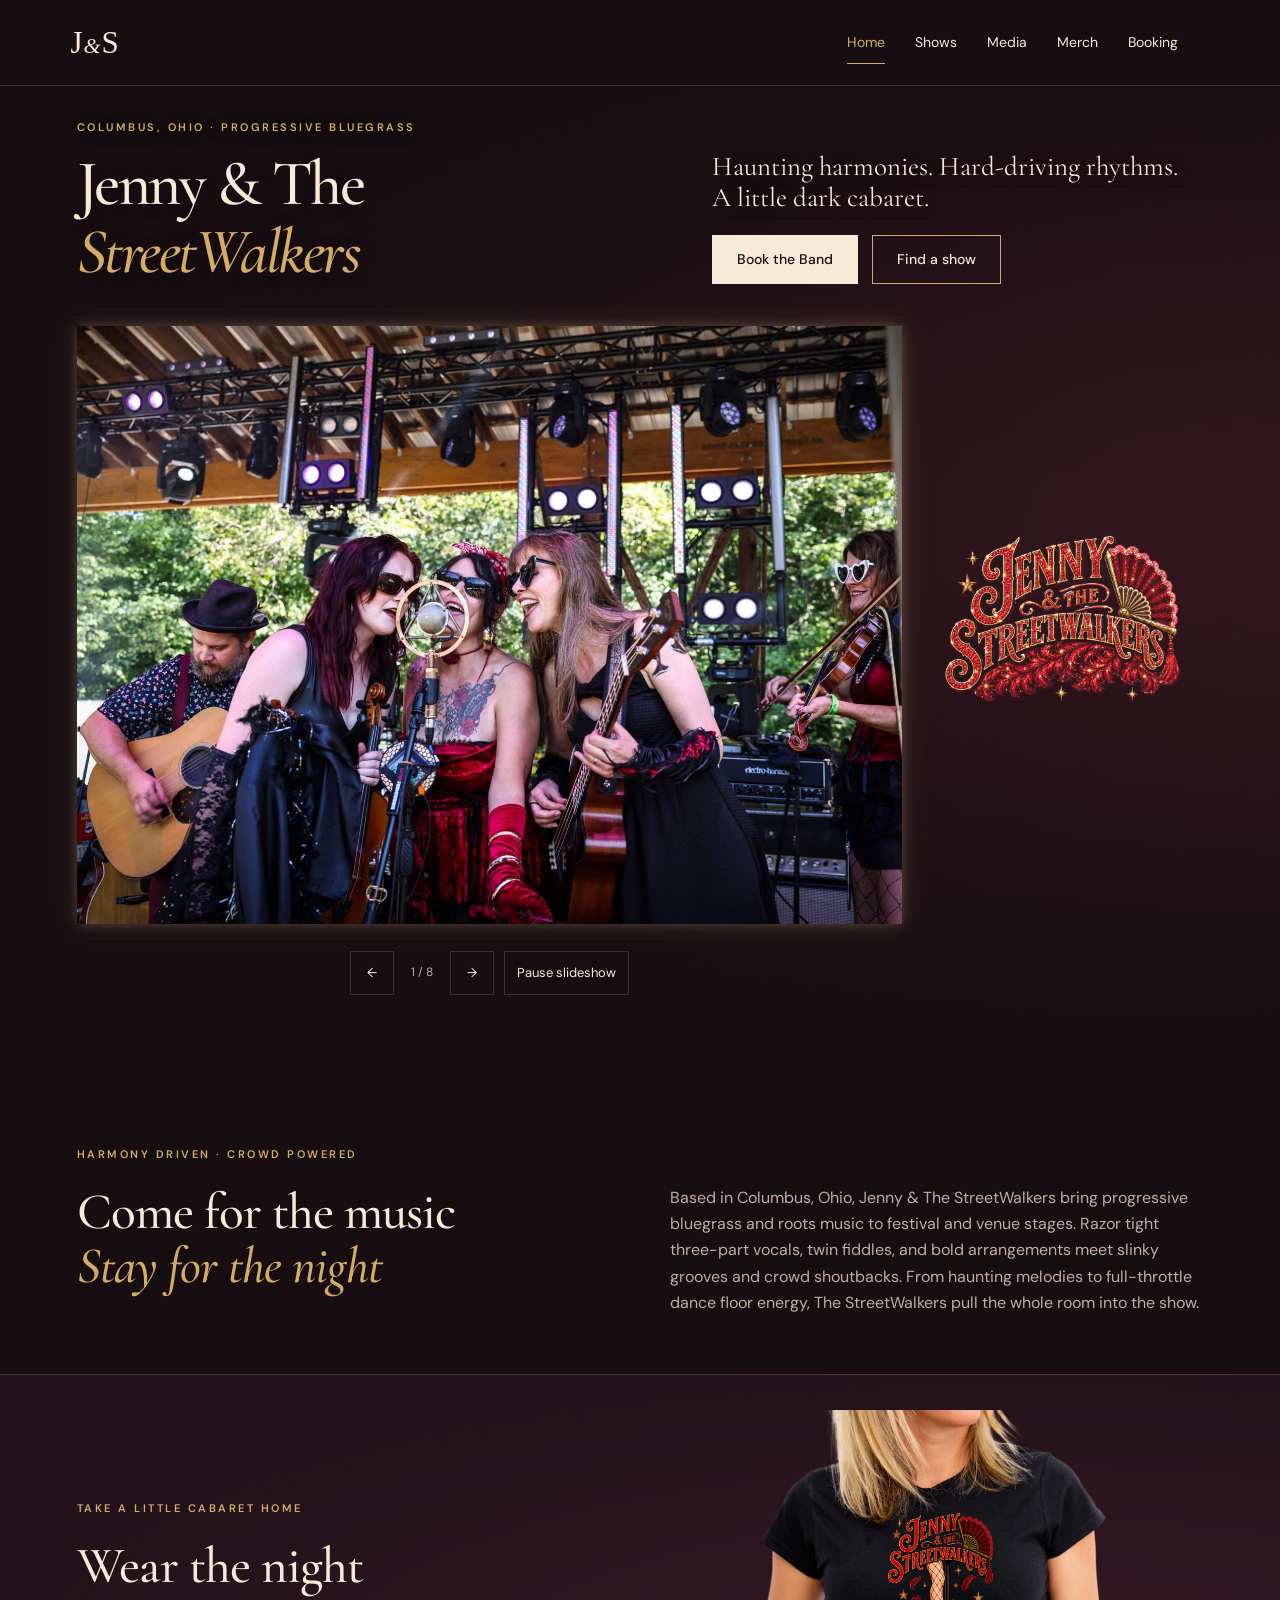
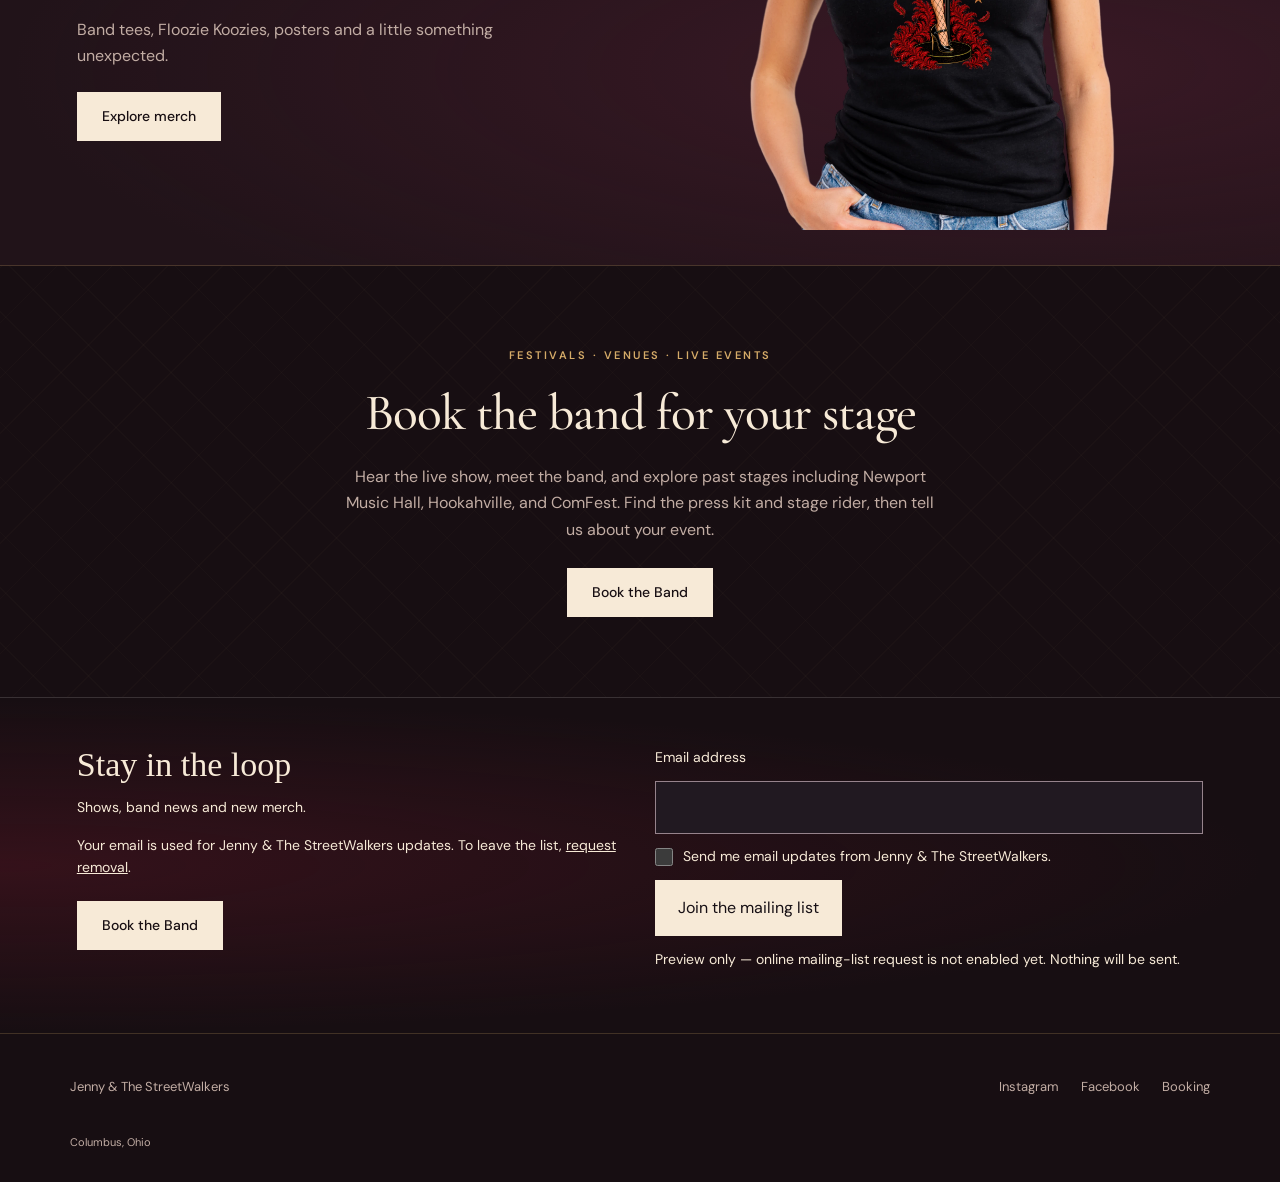
==== commit d0e37bfe: "Polish homepage slideshow and booking photography" ====
--- a/public/index.html
+++ b/public/index.html
@@ -8,7 +8,7 @@
   <meta name="description" content="Columbus, Ohio progressive bluegrass and roots band. Hear Jenny &amp; The StreetWalkers live, explore past stages, and inquire about festival and venue bookings.">
   <title>Jenny &amp; The StreetWalkers | Columbus Bluegrass &amp; Roots Band</title>
   <link rel="icon" href="art/logo.png">
-  <link rel="stylesheet" href="release.css?v=publication-20260922">
+  <link rel="stylesheet" href="release.css?v=slide-sweep-20261001">
 <link rel="stylesheet" href="mailing-list.css"><meta property="og:title" content="Jenny &amp; The StreetWalkers | Columbus Bluegrass &amp; Roots Band">
 <meta property="og:description" content="Columbus, Ohio progressive bluegrass and roots band. Hear Jenny &amp; The StreetWalkers live, explore past stages, and inquire about festival and venue bookings.">
 <meta property="og:type" content="website">
@@ -40,7 +40,25 @@
     <p class="hero-tag">Haunting harmonies. Hard-driving rhythms.<br/>A little dark cabaret.</p>
     <div class="actions"><a class="button light" href="contact.html#booking-form">Book the Band</a><a class="button" href="shows.html">Find a show</a></div>
   </div>
-  <div class="hero-visuals"><figure class="hero-band-photo home-haze-photo"><img src="band.webp" fetchpriority="high" alt="Jenny &amp; The StreetWalkers performing together" width="1600" height="1000"></figure>
+  <div class="hero-visuals"><section class="home-slideshow" aria-label="Jenny &amp; The StreetWalkers performance photographs" aria-roledescription="carousel">
+    <div class="home-slideshow-frame">
+      <div class="home-slide is-active" role="group" aria-roledescription="slide" aria-label="1 of 8" aria-hidden="false"><img src="art/slideshow/StreetWalkers1.webp" alt="Jenny singing beside the fiddle player on an outdoor stage" width="1080" height="1350" decoding="async" fetchpriority="high"></div>
+      <div class="home-slide" role="group" aria-roledescription="slide" aria-label="2 of 8" aria-hidden="true"><img src="art/slideshow/StreetWalkers2.webp" alt="The guitarist performing on acoustic guitar" width="1080" height="1350" decoding="async"></div>
+      <div class="home-slide" role="group" aria-roledescription="slide" aria-label="3 of 8" aria-hidden="true"><img src="art/slideshow/StreetWalkers3.webp" alt="The acoustic bassist and fiddle player performing outdoors" width="1600" height="1231" decoding="async"></div>
+      <div class="home-slide" role="group" aria-roledescription="slide" aria-label="4 of 8" aria-hidden="true"><img src="art/slideshow/StreetWalkers4.webp" alt="Jenny and the band sharing an outdoor festival stage" width="1080" height="1350" decoding="async"></div>
+      <div class="home-slide" role="group" aria-roledescription="slide" aria-label="5 of 8" aria-hidden="true"><img src="art/slideshow/StreetWalkers5.webp" alt="A musician in profile under warm performance lights" width="1080" height="1350" decoding="async"></div>
+      <div class="home-slide" role="group" aria-roledescription="slide" aria-label="6 of 8" aria-hidden="true"><img src="art/slideshow/StreetWalkers6.webp" alt="Three StreetWalkers singing together around a shared microphone" width="1290" height="1682" decoding="async"></div>
+      <div class="home-slide" role="group" aria-roledescription="slide" aria-label="7 of 8" aria-hidden="true"><img src="art/slideshow/StreetWalkers7.webp" alt="The fiddle player performing under green stage lights" width="1185" height="869" decoding="async"></div>
+      <div class="home-slide" role="group" aria-roledescription="slide" aria-label="8 of 8" aria-hidden="true"><img src="art/slideshow/StreetWalkers8.webp" alt="Jenny holding a fan beside the fiddle player in heart-shaped sunglasses on an outdoor stage" width="1080" height="1350" decoding="async"></div>
+    </div>
+    <div class="home-slideshow-controls" hidden>
+      <button type="button" data-slide="previous" aria-label="Previous photograph">&#8592;</button>
+      <span class="slide-count" aria-hidden="true">1 / 8</span>
+      <button type="button" data-slide="next" aria-label="Next photograph">&#8594;</button>
+      <button type="button" data-slide="toggle">Pause slideshow</button>
+    </div>
+    <span class="slideshow-announcement" role="status" aria-live="polite"></span>
+  </section>
   <figure class="hero-art"><img src="art/logo.webp" alt="Jenny &amp; The StreetWalkers logo" width="1600" height="1600"></figure>
   </div>
 </section>
@@ -51,5 +69,5 @@
 <section class="section booking"><p class="eyebrow">Festivals · Venues · Live events</p><h2>Book the band for your stage</h2><p>Hear the live show, meet the band, and explore past stages including Newport Music Hall, Hookahville, and ComFest. Find the press kit and stage rider, then tell us about your event.</p><a class="button light" href="contact.html#booking-form">Book the Band</a></section>
 </main>
 <section class="mailing-signup jenny-mailing" aria-labelledby="mailing-heading"><div><h2 id="mailing-heading">Stay in the loop</h2><p>Shows, band news and new merch.</p><p>Your email is used for Jenny &amp; The StreetWalkers updates. To leave the list, <a href="mailto:jennywalker4rio@gmail.com?subject=Unsubscribe">request removal</a>.</p><a class="button light mailing-booking" href="contact.html#booking-form">Book the Band</a></div><form name="jenny-mailing-list" method="POST" data-netlify="true" netlify-honeypot="bot-field"><input type="hidden" name="form-name" value="jenny-mailing-list"><p hidden><label>Leave this empty<input name="bot-field" tabindex="-1" autocomplete="off"></label></p><label for="mailing-email">Email address</label><input id="mailing-email" name="email" type="email" autocomplete="email" required maxlength="254"><label class="mailing-consent"><input type="checkbox" name="consent" value="Yes, send me email updates" required><span>Send me email updates from Jenny &amp; The StreetWalkers.</span></label><button type="submit" disabled>Join the mailing list</button><p role="status" aria-live="polite">Preview: online signup is not enabled yet.</p></form></section><footer><span>Jenny &amp; The StreetWalkers</span><div><a href="https://www.instagram.com/jwalkers007/" target="_blank" rel="noopener noreferrer">Instagram</a><a href="https://www.facebook.com/share/1En8tn4dpR/" target="_blank" rel="noopener noreferrer">Facebook</a><a href="contact.html">Booking</a></div><small>Columbus, Ohio</small></footer>
-<script src="site-config.js" defer></script><script src="site-forms.js" defer></script><script src="mailing-list.js" defer></script><script src="champagne-spotlight.js" defer></script></body>
+<script src="site-config.js" defer></script><script src="site-forms.js" defer></script><script src="mailing-list.js" defer></script><script src="champagne-spotlight.js" defer></script><script src="home-slideshow.js?v=photo-sweep-20261001" defer></script></body>
 </html>
--- a/public/release.css
+++ b/public/release.css
@@ -77,11 +77,11 @@
 
 /* Quiet photographic presentation: no marquee or curtain animation. */
 .booking-showcase{max-width:1120px;margin:0 auto 40px;padding:0 6% 20px}
-.booking-live-photo{margin:0 auto;max-width:920px;border:1px solid var(--line);background:#170e1eee;box-shadow:0 24px 60px #0005}
+.booking-live-photo{margin:0 auto;max-width:920px;border:0;background:transparent;padding:0;box-shadow:none}
 .booking-live-photo img{width:100%;height:auto;display:block}
-.booking-live-photo figcaption{padding:17px 22px;color:var(--muted);font-size:13px;letter-spacing:.3px;border-top:1px solid var(--line)}
-.meet-band-photo{width:min(100%,360px)!important;max-height:none!important;margin:28px 0 34px!important;object-fit:contain!important;filter:drop-shadow(0 18px 28px #0005);-webkit-mask-image:linear-gradient(#000 85%,transparent);mask-image:linear-gradient(#000 85%,transparent)}
-@media(max-width:650px){.booking-showcase{margin-bottom:15px}.booking-live-photo figcaption{padding:14px 16px;font-size:12px}.meet-band-photo{width:min(100%,310px)!important;margin-inline:auto!important}}
+.booking-live-photo figcaption{padding:20px 0 18px;color:var(--muted);font-size:13px;letter-spacing:.3px}
+.meet-band-photo{width:min(100%,330px)!important;max-height:none!important;margin:28px 0 34px!important;object-fit:contain!important;filter:drop-shadow(0 18px 28px #0005);-webkit-mask-image:linear-gradient(#000 85%,transparent);mask-image:linear-gradient(#000 85%,transparent)}
+@media(max-width:650px){.booking-showcase{margin-bottom:15px}.booking-live-photo figcaption{padding:14px 16px;font-size:12px}.meet-band-photo{width:min(100%,300px)!important;margin-inline:auto!important}}
 
 :focus-visible{outline:2px solid var(--gold);outline-offset:4px}
 .booking-grid>*{min-width:0}.contact-card textarea{resize:vertical}
@@ -120,9 +120,6 @@
  }
 
 /* A single gentle entrance and quiet gallery lighting for the booking photo. */
-.booking-live-photo{animation:booking-photo-arrive 1s ease-out both;box-shadow:0 24px 60px #0005,0 0 45px #d5ab6810;transition:box-shadow .45s ease}
-@keyframes booking-photo-arrive{from{opacity:.82;transform:translateY(6px)}to{opacity:1;transform:translateY(0)}}
-@media(hover:hover){.booking-live-photo:hover{box-shadow:0 28px 65px #0006,0 0 50px #d5ab681a}}
 .booking-summary{max-width:60ch;color:var(--cream)}
 
 /* A single champagne pass, scoped to the two selected text treatments. */
@@ -137,42 +134,13 @@
 }
 
 
-/* The growing mask reveals and retains light; it never rotates the artwork. */
-@property --perimeter-reveal{syntax:'<angle>';inherits:true;initial-value:360deg}
-.champagne-showcase .booking-live-photo{animation:none;transition:none;border:0;background:#100c10;box-shadow:none;padding:14px 14px 0}
-.champagne-photo-frame{--perimeter-reveal:360deg;position:relative;isolation:isolate;padding:0;background:#100c10;overflow:visible}
-.champagne-photo-frame img{position:relative;z-index:2;opacity:1}
-.champagne-photo-frame::before,.champagne-photo-frame::after{content:'';position:absolute;pointer-events:none;mask-image:conic-gradient(from 0deg,#000 0deg var(--perimeter-reveal),transparent var(--perimeter-reveal) 360deg);-webkit-mask-image:conic-gradient(from 0deg,#000 0deg var(--perimeter-reveal),transparent var(--perimeter-reveal) 360deg)}
-.champagne-photo-frame::before {
-  inset: -4px;
-  z-index: 1;
-  box-shadow:
-    inset 0 0 9px 3px #fff8e8,
-    0 0 8px 2px #f4d39a;
-  filter: blur(2px);
-}
-
-.champagne-photo-frame::after {
-  inset: -30px;
-  z-index: 0;
-  background:
-    linear-gradient(#ffe7b0, #ffe7b0) center 30px / calc(100% - 60px) 4px no-repeat,
-    linear-gradient(#ffe7b0, #ffe7b0) center calc(100% - 30px) / calc(100% - 60px) 4px no-repeat,
-    linear-gradient(#ffe7b0, #ffe7b0) 30px center / 4px calc(100% - 60px) no-repeat,
-    linear-gradient(#ffe7b0, #ffe7b0) calc(100% - 30px) center / 4px calc(100% - 60px) no-repeat;
-  filter:
-    blur(14px)
-    drop-shadow(0 0 18px #b86bc0)
-    drop-shadow(0 0 30px #d5ab68);
-  opacity: 1;
-}
-.champagne-showcase .booking-live-photo figcaption{position:relative;z-index:3;border:0;padding:23px 8px 18px;background:#100c10;margin-top:20px}
-.champagne-showcase.is-entering .champagne-photo-frame{animation:champagne-perimeter-fill 8s linear both}
-.champagne-showcase.is-entering .champagne-photo-frame img{animation:showcase-photo-light 2.8s ease-out both}
-@keyframes champagne-perimeter-fill{from{--perimeter-reveal:0deg}to{--perimeter-reveal:360deg}}
-@keyframes showcase-photo-light{from{opacity:.35}to{opacity:1}}
-@media(prefers-reduced-motion:reduce){.champagne-showcase.is-entering .champagne-photo-frame,.champagne-showcase.is-entering .champagne-photo-frame img{animation:none!important;--perimeter-reveal:360deg;opacity:1}}
-
+/* Booking: a still photograph with a restrained, independent champagne edge. */
+.champagne-photo-frame{position:relative;isolation:isolate;background:transparent;overflow:visible}
+.champagne-photo-frame img{position:relative;z-index:1;width:100%;height:auto;opacity:1}
+.champagne-photo-frame::before{content:'';position:absolute;inset:0;z-index:2;pointer-events:none;box-shadow:0 0 8px 1px #f3dfb652,0 0 20px 3px #d5ab6833;opacity:.55;animation:booking-champagne-breathe 13s ease-in-out infinite}
+.champagne-photo-frame::after{content:'';position:absolute;inset:0;z-index:3;pointer-events:none;background:linear-gradient(100deg,transparent 32%,#f0d7ad08 40%,#fff1d83b 50%,#f0d7ad08 60%,transparent 68%);background-size:300% 100%;background-repeat:no-repeat;opacity:0;animation:home-photo-champagne 14s linear both}
+@keyframes booking-champagne-breathe{0%,100%{opacity:.55}50%{opacity:.85}}
+@media(prefers-reduced-motion:reduce){.champagne-photo-frame::before{animation:none!important;opacity:.7}.champagne-photo-frame::after{animation:none!important;opacity:0}}
 
 /* Shows: stationary fishnet with a single diffused champagne/red highlight. */
 /* Fixed repeat dimensions prevent mesh phase changes when the widget grows.
@@ -187,11 +155,26 @@
 @media(max-width:650px){.calendar-page .calendar-frame::before{width:95px;height:95px;offset-path:inset(0 round 12px)}}
 @media(prefers-reduced-motion:reduce){.calendar-page .calendar-frame::before{animation:none!important;offset-distance:12%}}
 
-/* Homepage-only haze: the photograph and its crop remain stationary. */
-.hero-performance .home-haze-photo{overflow:hidden;isolation:isolate}
-.hero-performance .home-haze-photo::after{content:'';position:absolute;inset:-8% auto -8% 0;width:75%;pointer-events:none;z-index:2;background:radial-gradient(ellipse at 50% 46%,#fff5dfdd 0%,#ead5b688 24%,#96759840 48%,transparent 74%);filter:blur(12px);opacity:0;transform:translateX(-115%);animation:home-stage-haze 11s linear infinite}
-@keyframes home-stage-haze{0%{transform:translateX(-115%);opacity:0}18%{opacity:.22}48%{opacity:.32}78%{opacity:.18}92%,100%{transform:translateX(170%);opacity:0}}
-@media(prefers-reduced-motion:reduce){.hero-performance .home-haze-photo::after{animation:none!important;opacity:0}}
+/* One stable artwork frame; champagne illumination is independent of slide changes. */
+.home-slideshow{min-width:0;width:100%;align-self:center;position:relative}
+.home-slideshow-frame{position:relative;isolation:isolate;aspect-ratio:4/3;background:transparent;border:0;padding:0;box-shadow:none;overflow:visible}
+.home-slide{position:absolute;inset:0;display:flex;align-items:center;justify-content:center;overflow:visible;opacity:0;transition:opacity 1.5s ease-in-out;pointer-events:none}
+.home-slide.is-active{opacity:1;z-index:1}
+.home-slide img{width:auto;height:auto;max-width:100%;max-height:100%;object-fit:contain;display:block;filter:drop-shadow(0 0 6px #fff3d52e) drop-shadow(0 0 15px #d5ab6826)}
+.home-slideshow-controls{display:flex;align-items:center;justify-content:center;gap:10px;flex-wrap:wrap;padding-top:16px}
+.home-slideshow-controls[hidden]{display:none}
+.home-slideshow-controls button{font:inherit;font-size:13px;color:var(--cream);background:#170e12;border:1px solid var(--line);min-width:44px;min-height:44px;padding:8px 12px;cursor:pointer}
+.home-slideshow-controls button:hover{border-color:var(--gold);background:#291b20}
+.home-slideshow-controls button:focus-visible{outline:2px solid var(--gold);outline-offset:3px}
+.home-slideshow-controls button:disabled{opacity:.65;cursor:default}
+.slide-count{font-size:12px;color:var(--muted);min-width:36px;text-align:center;font-variant-numeric:tabular-nums}
+.slideshow-announcement{position:absolute;width:1px;height:1px;padding:0;margin:-1px;overflow:hidden;clip-path:inset(50%);white-space:nowrap}
+/* Each overlay matches its image bounds, excluding transparent letterboxing. */
+.home-slide::after{content:'';position:absolute;left:var(--art-left,0px);top:var(--art-top,0px);width:var(--art-width,0px);height:var(--art-height,0px);pointer-events:none;background:linear-gradient(100deg,transparent 32%,#f0d7ad08 40%,#fff1d83b 50%,#f0d7ad08 60%,transparent 68%);background-size:300% 100%;background-repeat:no-repeat;opacity:0}
+.home-slide.is-active::after{animation:home-photo-champagne 14s linear both}
+@keyframes home-photo-champagne{0%{background-position:100% 50%;opacity:0}12%{opacity:1}88%{opacity:1}100%{background-position:0% 50%;opacity:0}}
+@media(max-width:650px){.home-slideshow-frame{aspect-ratio:4/5}.home-slideshow-controls{gap:7px}}
+@media(prefers-reduced-motion:reduce){.home-slide{transition:none}.home-slide::after{animation:none!important;opacity:0}}
 
 /* Merch-only ambient wash: broad gradient falloff needs no costly blur filter. */
 .merch-ambient-page main{overflow:clip}
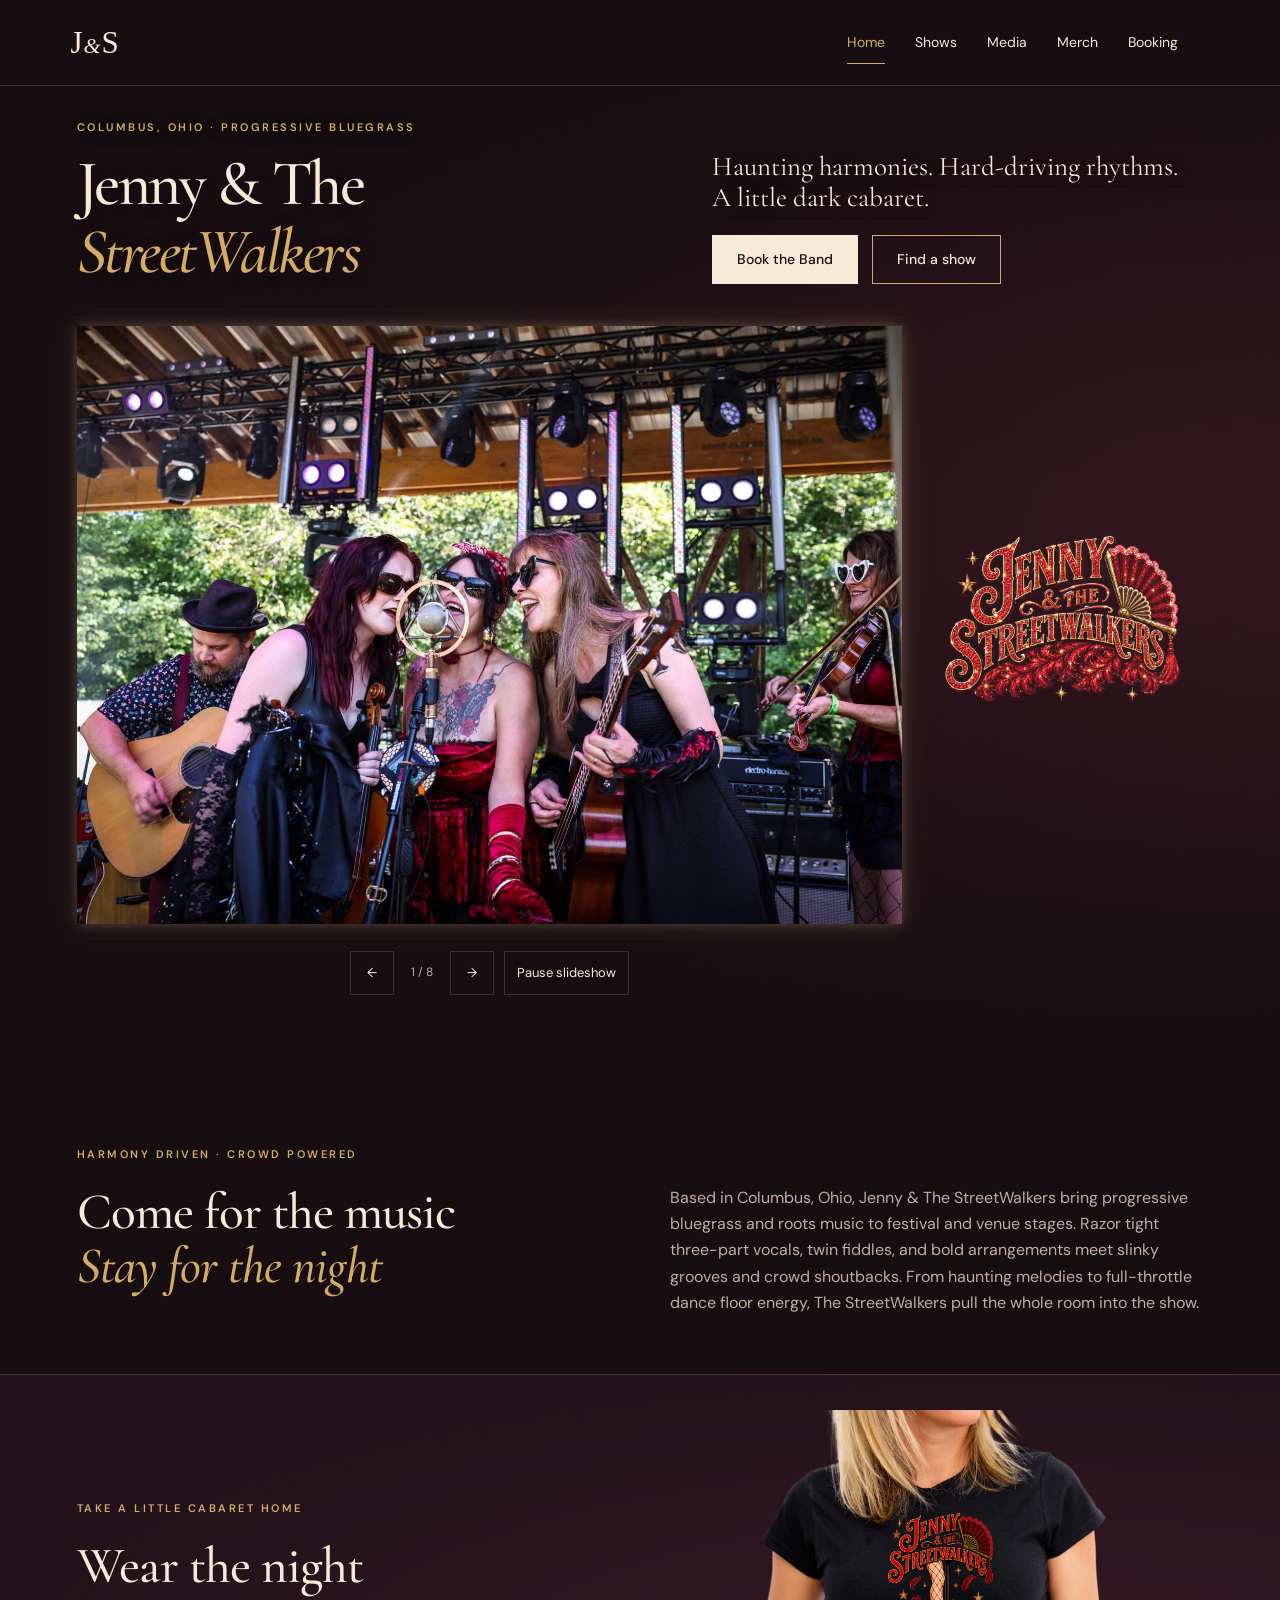
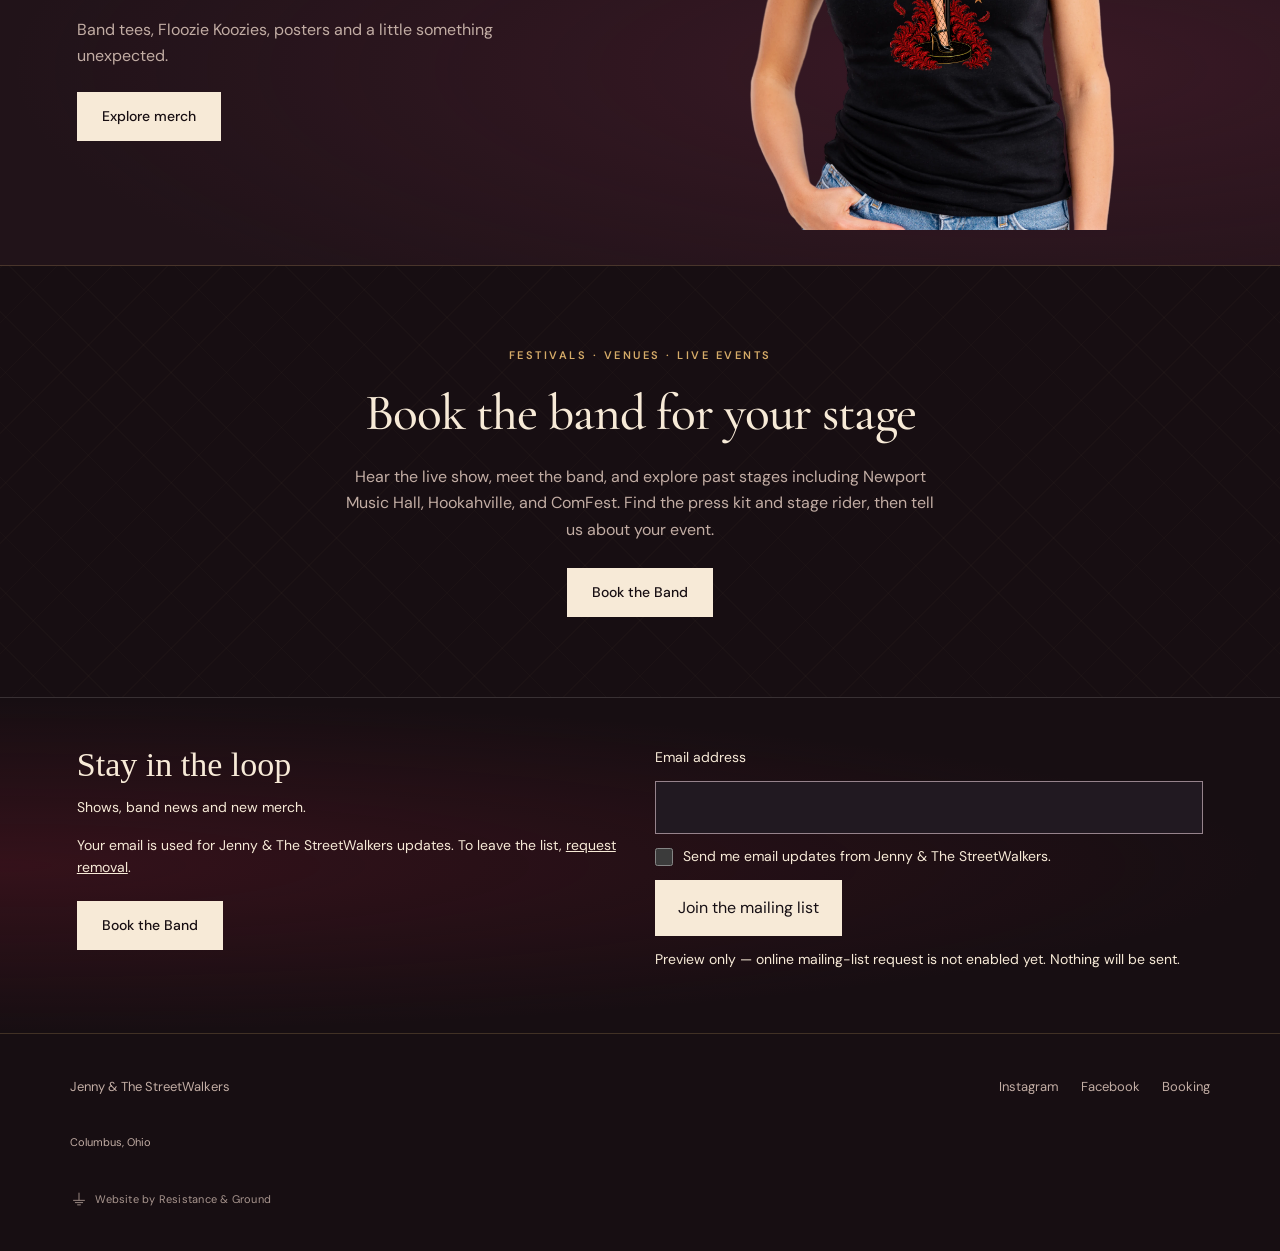
==== commit 3231ff22: "Add subtle Resistance and Ground footer credit" ====
--- a/public/index.html
+++ b/public/index.html
@@ -8,7 +8,7 @@
   <meta name="description" content="Columbus, Ohio progressive bluegrass and roots band. Hear Jenny &amp; The StreetWalkers live, explore past stages, and inquire about festival and venue bookings.">
   <title>Jenny &amp; The StreetWalkers | Columbus Bluegrass &amp; Roots Band</title>
   <link rel="icon" href="art/logo.png">
-  <link rel="stylesheet" href="release.css?v=slide-sweep-20261001">
+  <link rel="stylesheet" href="release.css?v=footer-credit-20261001">
 <link rel="stylesheet" href="mailing-list.css"><meta property="og:title" content="Jenny &amp; The StreetWalkers | Columbus Bluegrass &amp; Roots Band">
 <meta property="og:description" content="Columbus, Ohio progressive bluegrass and roots band. Hear Jenny &amp; The StreetWalkers live, explore past stages, and inquire about festival and venue bookings.">
 <meta property="og:type" content="website">
@@ -68,6 +68,6 @@
 <section class="section merch-teaser"><div><p class="eyebrow">Take a little cabaret home</p><h2>Wear the night</h2><p>Band tees, Floozie Koozies, posters and a little something unexpected.</p><a class="button light" href="merch.html">Explore merch</a></div><img src="art/wear-the-night-slide6.webp" loading="lazy" alt="Jenny &amp; The StreetWalkers merchandise artwork" width="1600" height="1600"></section>
 <section class="section booking"><p class="eyebrow">Festivals · Venues · Live events</p><h2>Book the band for your stage</h2><p>Hear the live show, meet the band, and explore past stages including Newport Music Hall, Hookahville, and ComFest. Find the press kit and stage rider, then tell us about your event.</p><a class="button light" href="contact.html#booking-form">Book the Band</a></section>
 </main>
-<section class="mailing-signup jenny-mailing" aria-labelledby="mailing-heading"><div><h2 id="mailing-heading">Stay in the loop</h2><p>Shows, band news and new merch.</p><p>Your email is used for Jenny &amp; The StreetWalkers updates. To leave the list, <a href="mailto:jennywalker4rio@gmail.com?subject=Unsubscribe">request removal</a>.</p><a class="button light mailing-booking" href="contact.html#booking-form">Book the Band</a></div><form name="jenny-mailing-list" method="POST" data-netlify="true" netlify-honeypot="bot-field"><input type="hidden" name="form-name" value="jenny-mailing-list"><p hidden><label>Leave this empty<input name="bot-field" tabindex="-1" autocomplete="off"></label></p><label for="mailing-email">Email address</label><input id="mailing-email" name="email" type="email" autocomplete="email" required maxlength="254"><label class="mailing-consent"><input type="checkbox" name="consent" value="Yes, send me email updates" required><span>Send me email updates from Jenny &amp; The StreetWalkers.</span></label><button type="submit" disabled>Join the mailing list</button><p role="status" aria-live="polite">Preview: online signup is not enabled yet.</p></form></section><footer><span>Jenny &amp; The StreetWalkers</span><div><a href="https://www.instagram.com/jwalkers007/" target="_blank" rel="noopener noreferrer">Instagram</a><a href="https://www.facebook.com/share/1En8tn4dpR/" target="_blank" rel="noopener noreferrer">Facebook</a><a href="contact.html">Booking</a></div><small>Columbus, Ohio</small></footer>
+<section class="mailing-signup jenny-mailing" aria-labelledby="mailing-heading"><div><h2 id="mailing-heading">Stay in the loop</h2><p>Shows, band news and new merch.</p><p>Your email is used for Jenny &amp; The StreetWalkers updates. To leave the list, <a href="mailto:jennywalker4rio@gmail.com?subject=Unsubscribe">request removal</a>.</p><a class="button light mailing-booking" href="contact.html#booking-form">Book the Band</a></div><form name="jenny-mailing-list" method="POST" data-netlify="true" netlify-honeypot="bot-field"><input type="hidden" name="form-name" value="jenny-mailing-list"><p hidden><label>Leave this empty<input name="bot-field" tabindex="-1" autocomplete="off"></label></p><label for="mailing-email">Email address</label><input id="mailing-email" name="email" type="email" autocomplete="email" required maxlength="254"><label class="mailing-consent"><input type="checkbox" name="consent" value="Yes, send me email updates" required><span>Send me email updates from Jenny &amp; The StreetWalkers.</span></label><button type="submit" disabled>Join the mailing list</button><p role="status" aria-live="polite">Preview: online signup is not enabled yet.</p></form></section><footer><span>Jenny &amp; The StreetWalkers</span><div><a href="https://www.instagram.com/jwalkers007/" target="_blank" rel="noopener noreferrer">Instagram</a><a href="https://www.facebook.com/share/1En8tn4dpR/" target="_blank" rel="noopener noreferrer">Facebook</a><a href="contact.html">Booking</a></div><small>Columbus, Ohio</small><a class="site-credit" href="https://resistanceandground.com/" aria-label="Website by Resistance &amp; Ground"><svg viewBox="0 0 40 40" width="18" height="18" fill="none" stroke="currentColor" stroke-width="2" aria-hidden="true" focusable="false"><path d="M20 6v17M7 23h26M11 28h18M16 33h8"></path></svg><span>Website by Resistance &amp; Ground</span></a></footer>
 <script src="site-config.js" defer></script><script src="site-forms.js" defer></script><script src="mailing-list.js" defer></script><script src="champagne-spotlight.js" defer></script><script src="home-slideshow.js?v=photo-sweep-20261001" defer></script></body>
 </html>
--- a/public/release.css
+++ b/public/release.css
@@ -5,7 +5,7 @@
 .hero{display:grid;grid-template-columns:1.05fr .95fr;align-items:center;min-height:680px;padding:45px max(6%,calc((100% - 1250px)/2)) 50px;gap:30px;position:relative;isolation:isolate;overflow:hidden;background:radial-gradient(ellipse at 90% 45%,#65243180,transparent 65%),#170e12}.hero:before{content:'';position:absolute;inset:0;background:linear-gradient(90deg,#170e12b8 0%,#170e1280 48%,#170e1233 100%),url('stage.webp') center/cover;z-index:-1}.hero-copy{position:relative;z-index:1}.hero h1{font-size:clamp(45px,5.3vw,80px)}.hero-tag{font-family:'Cormorant Garamond',Georgia,serif;font-size:clamp(27px,3.2vw,44px);line-height:1.12;margin-top:30px}.hero-sub{max-width:430px;font-size:15px;color:var(--muted)}.hero-art{margin:0;display:flex;justify-content:center;align-items:center}.hero-art img{max-height:650px;width:100%;object-fit:contain;filter:drop-shadow(0 22px 40px #0008)}.split{display:grid;grid-template-columns:1fr 1fr;gap:60px;align-items:start}.split>p{color:var(--muted);max-width:550px}.band-photo{margin:45px 0 0;border:1px solid var(--line);overflow:hidden}.band-photo img{width:100%}.intro{padding-bottom:35px}.shows{padding-top:65px}.section-heading{display:flex;justify-content:space-between;align-items:baseline;gap:20px}.show-row{display:flex;align-items:center;gap:32px;padding:25px 0;border-block:1px solid var(--line);margin-bottom:24px}.show-row h3,.show-row p{margin:0}.show-row p{font-size:14px;color:var(--muted);margin-top:7px}.date{min-width:70px;text-align:center}.date span,.date small{display:block;font-size:12px;letter-spacing:2px}.date strong{display:block;font-size:44px;font-family:Georgia,serif;font-weight:400;line-height:1.2}.ticket{margin-left:auto;font-size:14px;color:var(--gold)}.merch-teaser{display:grid;grid-template-columns:1fr 1fr;gap:60px;align-items:center;background:radial-gradient(ellipse at 80% 60%,#6e253f50,transparent 70%),#211319;border-block:1px solid var(--line);padding-block:35px}.merch-teaser img{max-height:420px;width:100%;object-fit:contain}.merch-teaser p:not(.eyebrow){color:var(--muted);max-width:470px}.booking{text-align:center;background:repeating-linear-gradient(45deg,transparent 0 38px,#d5ab6806 38px 39px),repeating-linear-gradient(-45deg,transparent 0 38px,#d5ab6806 38px 39px)}.booking p:not(.eyebrow){color:var(--muted);max-width:600px;margin:0 auto 25px}
 .page-heading{padding-bottom:32px;background:radial-gradient(ellipse at 90% 10%,#75253540,transparent 65%)}.page-heading h1{font-size:clamp(68px,9vw,120px)}.booking-grid{display:grid;grid-template-columns:1fr 1fr;align-items:start;gap:28px;padding-top:18px}.contact-card,.press-card{border:1px solid var(--line);padding:36px;background:#211319}.press-card{align-self:start;background:linear-gradient(130deg,#42202a,#211319)}.booking-grid h2{font-size:46px}.phone{font-family:Georgia,serif;font-size:clamp(24px,2.6vw,34px);color:var(--gold);white-space:nowrap}.contact-card .muted{margin-top:25px;margin-bottom:0}.download-list{margin-top:22px}.download-list a{display:flex;justify-content:space-between;gap:15px;padding:17px 0;border-bottom:1px solid var(--line);font-size:14px}.download-list a:hover{color:var(--gold)}.stages{padding-block:45px;border-block:1px solid var(--line)}.stage-list{font-family:'Cormorant Garamond',Georgia,serif;font-size:28px;line-height:1.7;margin:0}.bio{max-width:1000px;margin:auto;padding-inline:6%}.bio>p:not(.eyebrow){color:var(--muted)}.media-panel{padding-top:0}.media-panel .band-photo{margin-top:0;margin-bottom:55px}.media-panel .split p{color:var(--muted)}
 .shop-notice{max-width:700px;color:var(--muted);font-size:15px}.product-grid{display:grid;grid-template-columns:repeat(3,minmax(0,1fr));gap:28px;padding-top:24px}.product{border:1px solid var(--line);background:#24151d;display:flex;flex-direction:column;overflow:hidden}.product-art{background:radial-gradient(ellipse at center,#594330,#302029 75%);height:340px;padding:20px}.product-art img{width:100%;height:100%;object-fit:contain}.product-info{padding:25px;display:flex;flex-direction:column;flex:1}.product-title{display:flex;align-items:baseline;justify-content:space-between;gap:12px}.price{font-size:19px;color:var(--gold);white-space:nowrap}.product h2{font-size:29px;letter-spacing:-.4px;margin-bottom:15px}.product-info>p{font-size:14px;color:var(--muted)}.product-info label{font-size:12px;color:var(--gold);margin-bottom:6px}.product-info select{background:var(--ink);color:var(--cream);border:1px solid var(--line);padding:10px;width:100%;margin-bottom:18px}.product-info .offer{color:var(--gold);font-size:12px;margin-top:auto}.availability{font-size:12px!important;margin:12px 0 0;border-top:1px solid var(--line);padding-top:12px}.bundle-note{padding-top:15px}.bundle-note .muted{max-width:700px}.bundle-note h2{font-size:45px}
-footer{display:flex;align-items:center;flex-wrap:wrap;gap:25px;padding:30px 5.5%;border-top:1px solid var(--line);font-size:13px;color:var(--muted)}footer>span{margin-right:auto}footer div{display:flex;gap:22px}footer a:hover{color:var(--gold)}footer small{flex-basis:100%;font-size:11px}.skip{position:fixed;left:10px;top:-100px;z-index:20;padding:12px;background:var(--cream);color:var(--ink)}.skip:focus{top:10px}
+footer{display:flex;align-items:center;flex-wrap:wrap;gap:25px;padding:30px 5.5%;border-top:1px solid var(--line);font-size:13px;color:var(--muted)}footer>span{margin-right:auto}footer div{display:flex;gap:22px}footer a:hover{color:var(--gold)}footer small{flex-basis:100%;font-size:11px}footer .site-credit{flex-basis:100%;gap:7px;width:fit-content;font-size:11px;letter-spacing:.02em;color:#a8958e;text-decoration:none}footer .site-credit svg{width:18px;height:18px;flex:none}footer .site-credit:hover{color:var(--gold)}footer .site-credit:focus-visible{outline:2px solid var(--gold);outline-offset:4px}.skip{position:fixed;left:10px;top:-100px;z-index:20;padding:12px;background:var(--cream);color:var(--ink)}.skip:focus{top:10px}
 @media(max-width:1000px){.product-grid{grid-template-columns:repeat(2,minmax(0,1fr))}.hero{min-height:0}.hero h1{font-size:53px}.hero-art img{max-height:580px}.booking-grid{gap:18px}.contact-card,.press-card{padding:26px}.booking-grid h2{font-size:38px}.split{gap:35px}}
 @media(max-width:650px){header{grid-template-columns:1fr auto;gap:10px;padding:13px 6%}header .wordmark{grid-column:1;grid-row:1}nav{grid-column:1/-1;grid-row:2;justify-content:space-between;gap:12px;font-size:13px}nav a{min-height:44px;display:flex;align-items:center}.section{padding:55px 6%}.hero{grid-template-columns:1fr;padding:40px 6% 30px;gap:12px}.hero h1{font-size:clamp(42px,11vw,67px);letter-spacing:-1.5px}.hero-copy .eyebrow{font-size:10px;letter-spacing:1.5px}.hero-tag{font-size:33px;margin-top:22px}.hero-sub{font-size:14px}.hero-art img{max-height:460px}.hero-art{margin-top:15px}.actions{gap:10px}.button{padding:13px 19px}.split,.booking-grid{grid-template-columns:1fr;gap:22px}.intro{padding-bottom:20px}.intro h2{font-size:40px}.band-photo{margin-top:24px}.section-heading{display:block}.section-heading .eyebrow{margin-top:-8px}.show-row{gap:14px;flex-wrap:wrap}.show-row h3{font-size:25px}.date{min-width:53px}.ticket{margin-left:67px}.merch-teaser{grid-template-columns:1fr;gap:20px}.merch-teaser img{max-height:320px}.page-heading{padding-bottom:24px}.page-heading h1{font-size:76px}.booking-grid{padding-top:0}.contact-card,.press-card{padding:24px}.press-card .button{width:100%;padding-inline:12px}.stage-list{font-size:25px}.product-grid{grid-template-columns:1fr;padding-top:10px;gap:24px}.product-art{height:360px}.product-title h2{font-size:32px}.product-info{padding:24px}.product-info .offer{margin-top:0}.bundle-note{padding-top:0}.media-panel{padding-top:0}.media-panel .split>div+div{padding-top:20px}footer{gap:18px}footer>span{flex-basis:100%}}
 @media(prefers-reduced-motion:reduce){html{scroll-behavior:auto}*{transition:none!important}}
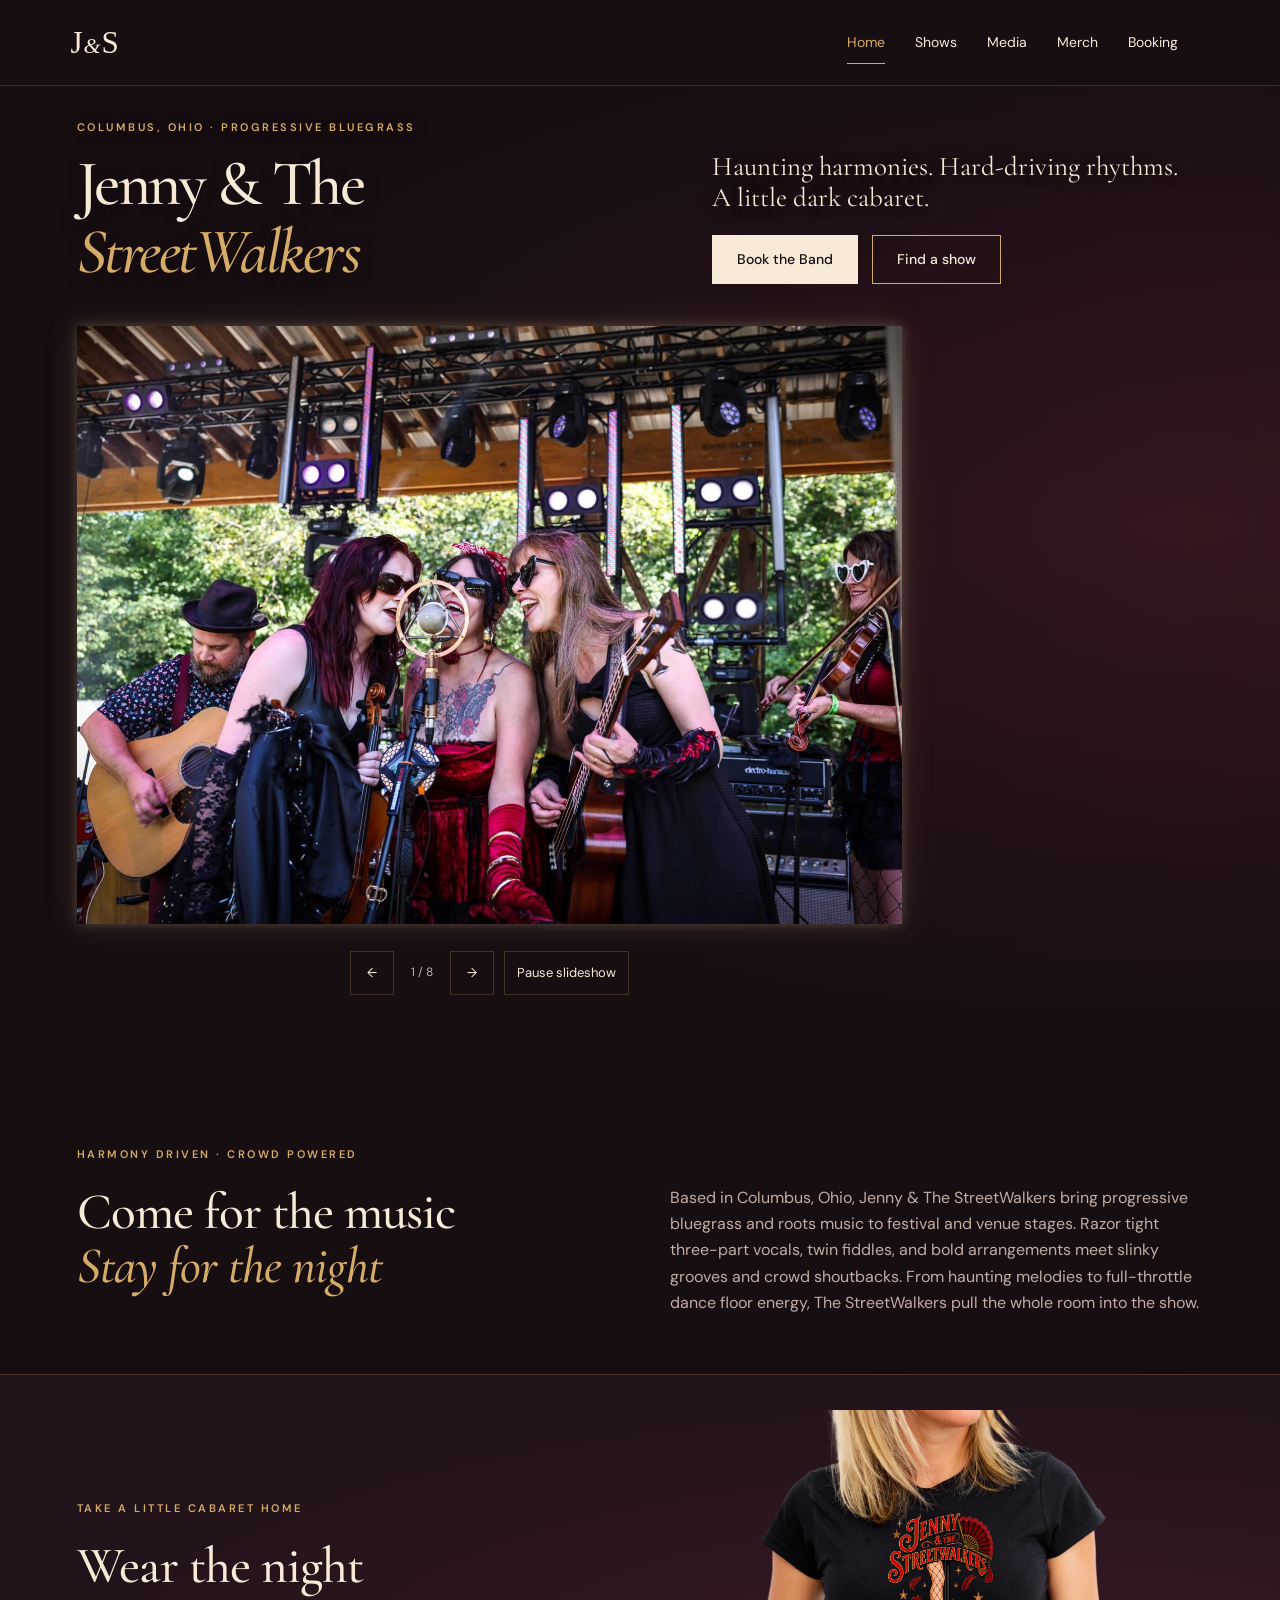
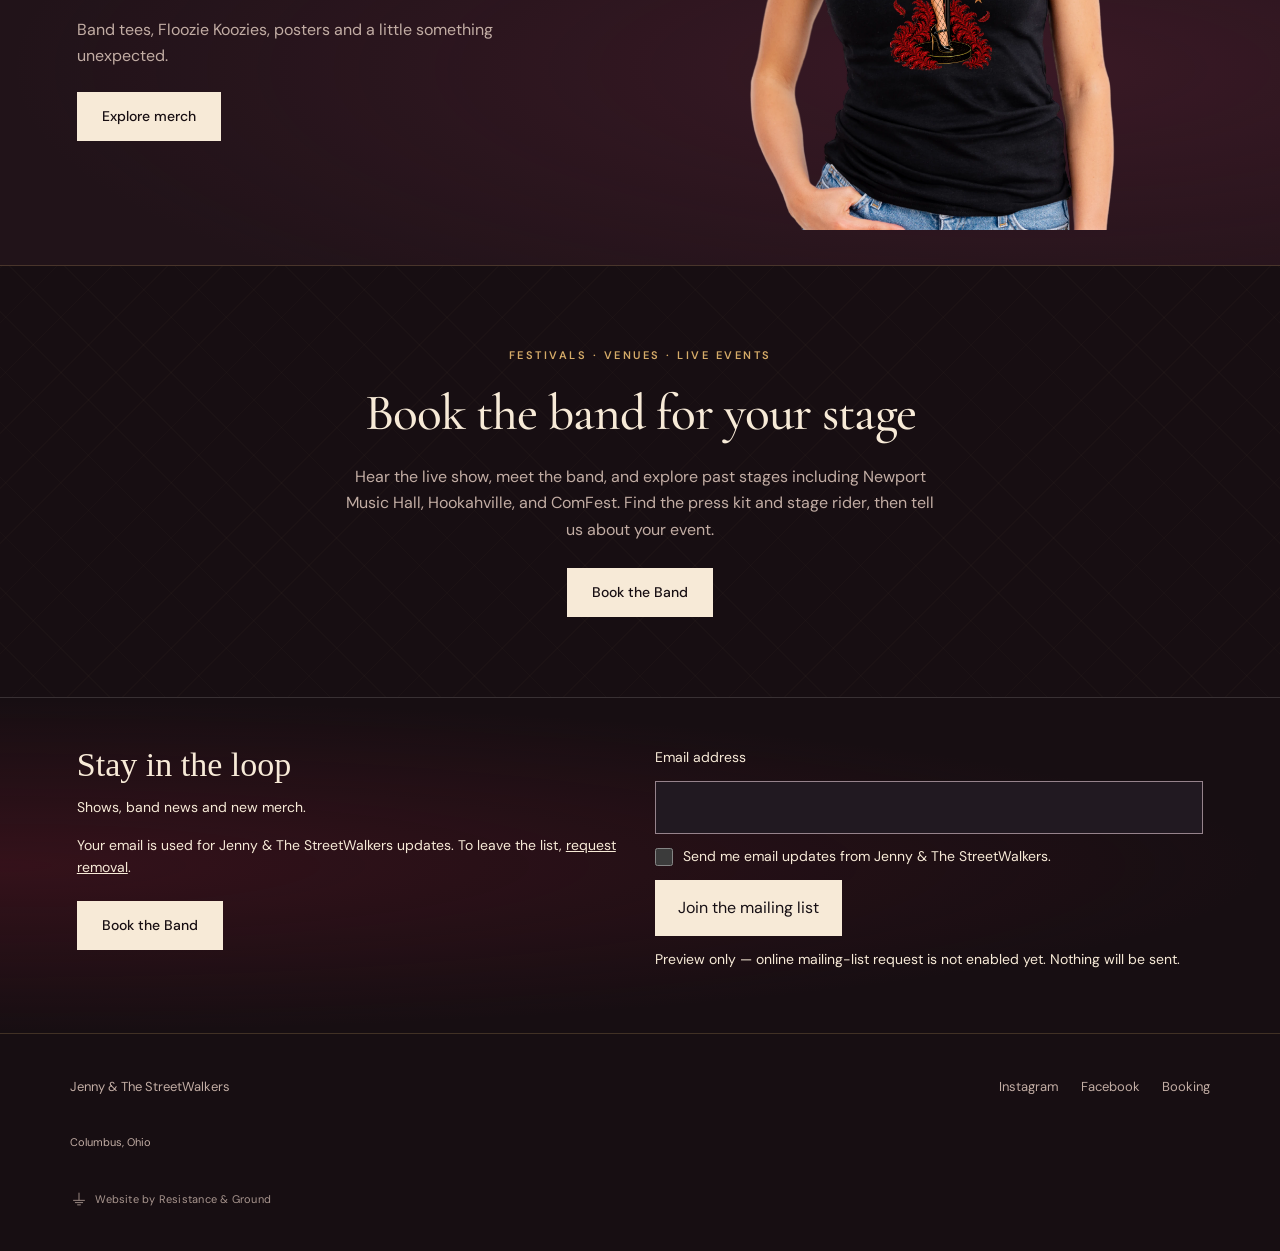
==== commit 066d197b: "Finalize production metadata, security cleanup and mobile presentation" ====
--- a/public/index.html
+++ b/public/index.html
@@ -8,24 +8,24 @@
   <meta name="description" content="Columbus, Ohio progressive bluegrass and roots band. Hear Jenny &amp; The StreetWalkers live, explore past stages, and inquire about festival and venue bookings.">
   <title>Jenny &amp; The StreetWalkers | Columbus Bluegrass &amp; Roots Band</title>
   <link rel="icon" href="art/logo.png">
-  <link rel="stylesheet" href="release.css?v=footer-credit-20261001">
+  <link rel="stylesheet" href="release.css?v=mobile-copy-20261007">
 <link rel="stylesheet" href="mailing-list.css"><meta property="og:title" content="Jenny &amp; The StreetWalkers | Columbus Bluegrass &amp; Roots Band">
 <meta property="og:description" content="Columbus, Ohio progressive bluegrass and roots band. Hear Jenny &amp; The StreetWalkers live, explore past stages, and inquire about festival and venue bookings.">
 <meta property="og:type" content="website">
-<meta property="og:url" content="https://resistanceandground.github.io/JennyAndTheStreetWalkers/">
-<meta property="og:image" content="https://resistanceandground.github.io/JennyAndTheStreetWalkers/art/social-preview.jpg">
+<meta property="og:url" content="https://www.jennyandthestreetwalkers.com/">
+<meta property="og:image" content="https://www.jennyandthestreetwalkers.com/art/social-preview.jpg">
 <meta property="og:image:alt" content="Jenny &amp; The StreetWalkers band artwork">
 <meta name="twitter:card" content="summary_large_image">
 <meta name="twitter:title" content="Jenny &amp; The StreetWalkers | Columbus Bluegrass &amp; Roots Band">
 <meta name="twitter:description" content="Columbus, Ohio progressive bluegrass and roots band. Hear Jenny &amp; The StreetWalkers live, explore past stages, and inquire about festival and venue bookings.">
-<meta name="twitter:image" content="https://resistanceandground.github.io/JennyAndTheStreetWalkers/art/social-preview.jpg">
+<meta name="twitter:image" content="https://www.jennyandthestreetwalkers.com/art/social-preview.jpg">
 
-<link rel="canonical" href="https://resistanceandground.github.io/JennyAndTheStreetWalkers/">
+<link rel="canonical" href="https://www.jennyandthestreetwalkers.com/">
 <meta property="og:site_name" content="Jenny &amp; The StreetWalkers">
 <meta property="og:locale" content="en_US">
 <meta property="og:image:width" content="1200">
 <meta property="og:image:height" content="630">
-<script type="application/ld+json">{"@context": "https://schema.org", "@graph": [{"@type": "WebPage", "@id": "https://resistanceandground.github.io/JennyAndTheStreetWalkers/#webpage", "url": "https://resistanceandground.github.io/JennyAndTheStreetWalkers/", "name": "Jenny & The StreetWalkers | Columbus Bluegrass & Roots Band", "description": "Columbus, Ohio progressive bluegrass and roots band. Hear Jenny & The StreetWalkers live, explore past stages, and inquire about festival and venue bookings.", "inLanguage": "en-US", "about": {"@id": "https://resistanceandground.github.io/JennyAndTheStreetWalkers/#band"}}, {"@type": "MusicGroup", "@id": "https://resistanceandground.github.io/JennyAndTheStreetWalkers/#band", "name": "Jenny & The StreetWalkers", "url": "https://resistanceandground.github.io/JennyAndTheStreetWalkers/", "description": "A progressive bluegrass and roots band based in Columbus, Ohio, with three-part harmonies, twin fiddles and a dark cabaret edge.", "genre": ["Progressive bluegrass", "Roots"], "location": {"@type": "Place", "name": "Columbus, Ohio"}, "image": "https://resistanceandground.github.io/JennyAndTheStreetWalkers/band.webp", "logo": "https://resistanceandground.github.io/JennyAndTheStreetWalkers/art/logo.png", "sameAs": ["https://www.instagram.com/jwalkers007/", "https://www.facebook.com/share/1En8tn4dpR/"]}]}</script>
+<script type="application/ld+json">{"@context": "https://schema.org", "@graph": [{"@type": "WebPage", "@id": "https://www.jennyandthestreetwalkers.com/#webpage", "url": "https://www.jennyandthestreetwalkers.com/", "name": "Jenny & The StreetWalkers | Columbus Bluegrass & Roots Band", "description": "Columbus, Ohio progressive bluegrass and roots band. Hear Jenny & The StreetWalkers live, explore past stages, and inquire about festival and venue bookings.", "inLanguage": "en-US", "about": {"@id": "https://www.jennyandthestreetwalkers.com/#band"}}, {"@type": "MusicGroup", "@id": "https://www.jennyandthestreetwalkers.com/#band", "name": "Jenny & The StreetWalkers", "url": "https://www.jennyandthestreetwalkers.com/", "description": "A progressive bluegrass and roots band based in Columbus, Ohio, with three-part harmonies, twin fiddles and a dark cabaret edge.", "genre": ["Progressive bluegrass", "Roots"], "location": {"@type": "Place", "name": "Columbus, Ohio"}, "image": "https://www.jennyandthestreetwalkers.com/band.webp", "logo": "https://www.jennyandthestreetwalkers.com/art/logo.png", "sameAs": ["https://www.instagram.com/jwalkers007/", "https://www.facebook.com/share/1En8tn4dpR/"]}]}</script>
 </head>
 <body>
 <a class="skip" href="#main">Skip to content</a>
@@ -37,7 +37,7 @@
 <section class="hero hero-performance">
   <div class="hero-copy"><p class="eyebrow">Columbus, Ohio · Progressive bluegrass</p>
     <h1 class="champagne-spotlight"><span class="spotlight-ink">Jenny &amp; The</span><br/><em class="spotlight-ink">StreetWalkers</em></h1>
-    <p class="hero-tag">Haunting harmonies. Hard-driving rhythms.<br/>A little dark cabaret.</p>
+    <p class="hero-tag">Haunting harmonies. Hard-driving rhythms.<span class="desktop-copy"><br/>A little dark cabaret.</span></p>
     <div class="actions"><a class="button light" href="contact.html#booking-form">Book the Band</a><a class="button" href="shows.html">Find a show</a></div>
   </div>
   <div class="hero-visuals"><section class="home-slideshow" aria-label="Jenny &amp; The StreetWalkers performance photographs" aria-roledescription="carousel">
@@ -59,15 +59,14 @@
     </div>
     <span class="slideshow-announcement" role="status" aria-live="polite"></span>
   </section>
-  <figure class="hero-art"><img src="art/logo.webp" alt="Jenny &amp; The StreetWalkers logo" width="1600" height="1600"></figure>
   </div>
 </section>
-<section class="section intro"><p class="eyebrow">Harmony driven · Crowd powered</p><div class="split"><h2>Come for the music<br/><em>Stay for the night</em></h2><p>Based in Columbus, Ohio, Jenny &amp; The StreetWalkers bring progressive bluegrass and roots music to festival and venue stages. Razor tight three-part vocals, twin fiddles, and bold arrangements meet slinky grooves and crowd shoutbacks. From haunting melodies to full-throttle dance floor energy, The StreetWalkers pull the whole room into the show.</p></div>
+<section class="section intro"><p class="eyebrow">Harmony driven · Crowd powered</p><div class="split"><h2>Come for the music<br/><em>Stay for the night</em></h2><p>Based in Columbus, Ohio, Jenny &amp; The StreetWalkers bring progressive bluegrass<span class="desktop-copy"> and roots</span> music to festival and venue stages. Razor tight three-part vocals, twin fiddles, and bold arrangements meet slinky grooves and crowd shoutbacks. From haunting melodies to full-throttle dance floor energy, The StreetWalkers pull the whole room into the show.</p></div>
 </section>
 
 <section class="section merch-teaser"><div><p class="eyebrow">Take a little cabaret home</p><h2>Wear the night</h2><p>Band tees, Floozie Koozies, posters and a little something unexpected.</p><a class="button light" href="merch.html">Explore merch</a></div><img src="art/wear-the-night-slide6.webp" loading="lazy" alt="Jenny &amp; The StreetWalkers merchandise artwork" width="1600" height="1600"></section>
 <section class="section booking"><p class="eyebrow">Festivals · Venues · Live events</p><h2>Book the band for your stage</h2><p>Hear the live show, meet the band, and explore past stages including Newport Music Hall, Hookahville, and ComFest. Find the press kit and stage rider, then tell us about your event.</p><a class="button light" href="contact.html#booking-form">Book the Band</a></section>
 </main>
 <section class="mailing-signup jenny-mailing" aria-labelledby="mailing-heading"><div><h2 id="mailing-heading">Stay in the loop</h2><p>Shows, band news and new merch.</p><p>Your email is used for Jenny &amp; The StreetWalkers updates. To leave the list, <a href="mailto:jennywalker4rio@gmail.com?subject=Unsubscribe">request removal</a>.</p><a class="button light mailing-booking" href="contact.html#booking-form">Book the Band</a></div><form name="jenny-mailing-list" method="POST" data-netlify="true" netlify-honeypot="bot-field"><input type="hidden" name="form-name" value="jenny-mailing-list"><p hidden><label>Leave this empty<input name="bot-field" tabindex="-1" autocomplete="off"></label></p><label for="mailing-email">Email address</label><input id="mailing-email" name="email" type="email" autocomplete="email" required maxlength="254"><label class="mailing-consent"><input type="checkbox" name="consent" value="Yes, send me email updates" required><span>Send me email updates from Jenny &amp; The StreetWalkers.</span></label><button type="submit" disabled>Join the mailing list</button><p role="status" aria-live="polite">Preview: online signup is not enabled yet.</p></form></section><footer><span>Jenny &amp; The StreetWalkers</span><div><a href="https://www.instagram.com/jwalkers007/" target="_blank" rel="noopener noreferrer">Instagram</a><a href="https://www.facebook.com/share/1En8tn4dpR/" target="_blank" rel="noopener noreferrer">Facebook</a><a href="contact.html">Booking</a></div><small>Columbus, Ohio</small><a class="site-credit" href="https://resistanceandground.com/" aria-label="Website by Resistance &amp; Ground"><svg viewBox="0 0 40 40" width="18" height="18" fill="none" stroke="currentColor" stroke-width="2" aria-hidden="true" focusable="false"><path d="M20 6v17M7 23h26M11 28h18M16 33h8"></path></svg><span>Website by Resistance &amp; Ground</span></a></footer>
-<script src="site-config.js" defer></script><script src="site-forms.js" defer></script><script src="mailing-list.js" defer></script><script src="champagne-spotlight.js" defer></script><script src="home-slideshow.js?v=photo-sweep-20261001" defer></script></body>
+<script src="site-config.js" defer></script><script src="site-forms.js?v=security-20261006" defer></script><script src="mailing-list.js" defer></script><script src="champagne-spotlight.js" defer></script><script src="home-slideshow.js?v=photo-sweep-20261001" defer></script></body>
 </html>
--- a/public/release.css
+++ b/public/release.css
@@ -33,10 +33,10 @@
 .hero-performance h1{font-size:clamp(42px,11vw,64px);margin-bottom:18px}
 .hero-performance .hero-tag{font-size:23px;max-width:330px}
 .hero-performance .actions{margin-top:20px}
-.hero-visuals{display:block;padding-bottom:135px}
+.hero-visuals{display:block;padding-bottom:0}
 .hero-performance .hero-art{position:absolute;right:-4px;bottom:-5px;width:115px}
 .hero-performance .hero-art img{max-height:155px}
-.hero-visuals:after{content:'Roots, dark cabaret & circus noir';display:block;position:absolute;left:0;bottom:40px;max-width:55%;font-family:Georgia,serif;font-size:21px;line-height:1.4;color:var(--gold)}
+
 }
 
 /* Feather the live photograph into the stage rather than framing it. */
@@ -230,3 +230,7 @@
     background-position: -120% 0;
   }
 }
+
+/* Preserve full desktop wording while keeping mobile sentences complete. */
+.mobile-copy{display:none}
+@media(max-width:650px){.desktop-copy{display:none}.mobile-copy{display:inline}}
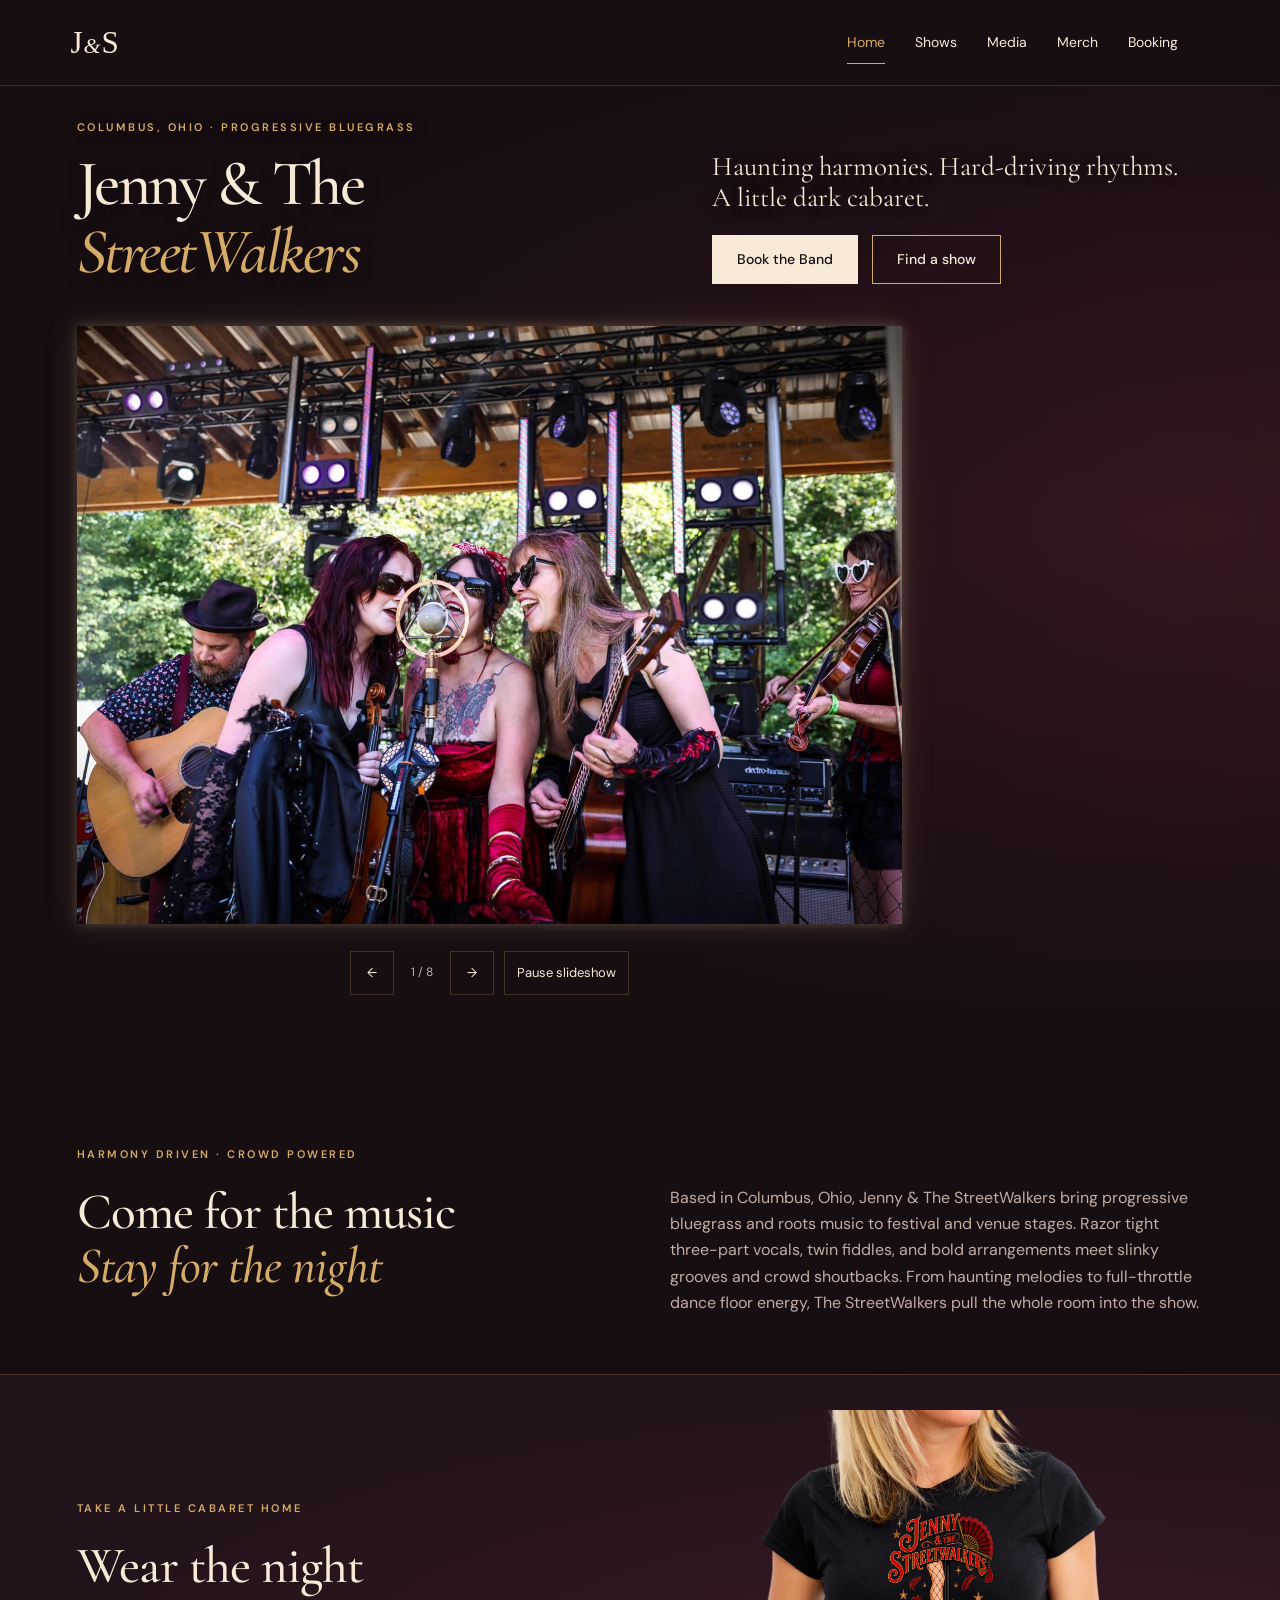
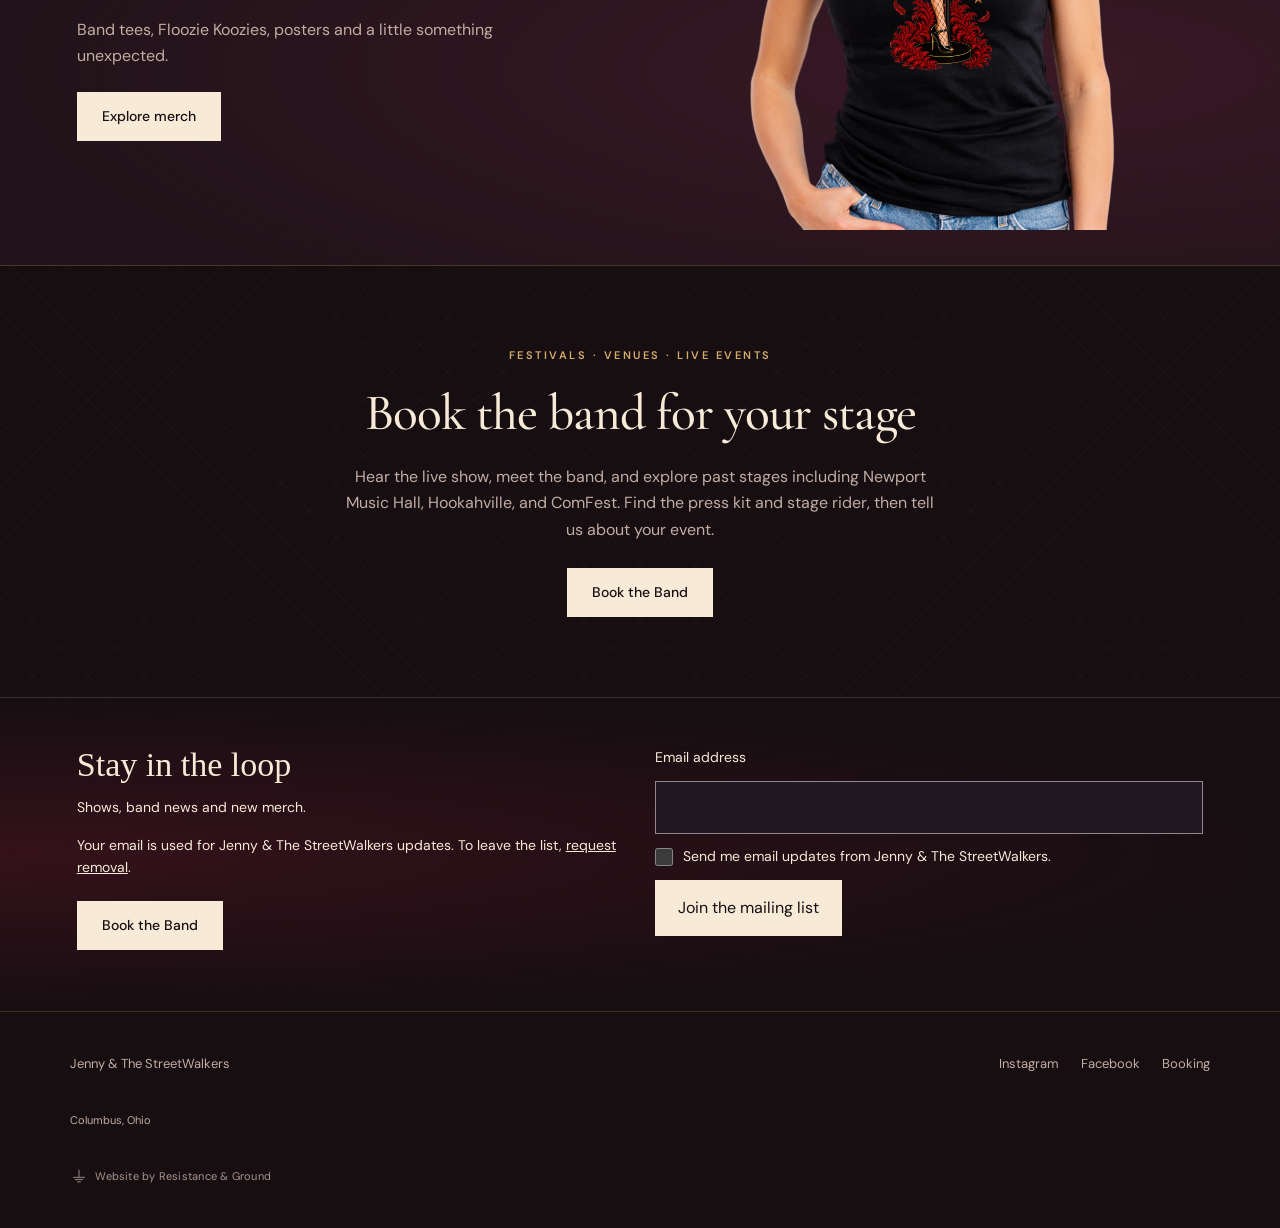
==== commit bcb05ee1: "Connect booking and mailing list forms to Formspree" ====
--- a/public/index.html
+++ b/public/index.html
@@ -67,6 +67,6 @@
 <section class="section merch-teaser"><div><p class="eyebrow">Take a little cabaret home</p><h2>Wear the night</h2><p>Band tees, Floozie Koozies, posters and a little something unexpected.</p><a class="button light" href="merch.html">Explore merch</a></div><img src="art/wear-the-night-slide6.webp" loading="lazy" alt="Jenny &amp; The StreetWalkers merchandise artwork" width="1600" height="1600"></section>
 <section class="section booking"><p class="eyebrow">Festivals · Venues · Live events</p><h2>Book the band for your stage</h2><p>Hear the live show, meet the band, and explore past stages including Newport Music Hall, Hookahville, and ComFest. Find the press kit and stage rider, then tell us about your event.</p><a class="button light" href="contact.html#booking-form">Book the Band</a></section>
 </main>
-<section class="mailing-signup jenny-mailing" aria-labelledby="mailing-heading"><div><h2 id="mailing-heading">Stay in the loop</h2><p>Shows, band news and new merch.</p><p>Your email is used for Jenny &amp; The StreetWalkers updates. To leave the list, <a href="mailto:jennywalker4rio@gmail.com?subject=Unsubscribe">request removal</a>.</p><a class="button light mailing-booking" href="contact.html#booking-form">Book the Band</a></div><form name="jenny-mailing-list" method="POST" data-netlify="true" netlify-honeypot="bot-field"><input type="hidden" name="form-name" value="jenny-mailing-list"><p hidden><label>Leave this empty<input name="bot-field" tabindex="-1" autocomplete="off"></label></p><label for="mailing-email">Email address</label><input id="mailing-email" name="email" type="email" autocomplete="email" required maxlength="254"><label class="mailing-consent"><input type="checkbox" name="consent" value="Yes, send me email updates" required><span>Send me email updates from Jenny &amp; The StreetWalkers.</span></label><button type="submit" disabled>Join the mailing list</button><p role="status" aria-live="polite">Preview: online signup is not enabled yet.</p></form></section><footer><span>Jenny &amp; The StreetWalkers</span><div><a href="https://www.instagram.com/jwalkers007/" target="_blank" rel="noopener noreferrer">Instagram</a><a href="https://www.facebook.com/share/1En8tn4dpR/" target="_blank" rel="noopener noreferrer">Facebook</a><a href="contact.html">Booking</a></div><small>Columbus, Ohio</small><a class="site-credit" href="https://resistanceandground.com/" aria-label="Website by Resistance &amp; Ground"><svg viewBox="0 0 40 40" width="18" height="18" fill="none" stroke="currentColor" stroke-width="2" aria-hidden="true" focusable="false"><path d="M20 6v17M7 23h26M11 28h18M16 33h8"></path></svg><span>Website by Resistance &amp; Ground</span></a></footer>
-<script src="site-config.js" defer></script><script src="site-forms.js?v=security-20261006" defer></script><script src="mailing-list.js" defer></script><script src="champagne-spotlight.js" defer></script><script src="home-slideshow.js?v=photo-sweep-20261001" defer></script></body>
+<section class="mailing-signup jenny-mailing" aria-labelledby="mailing-heading"><div><h2 id="mailing-heading">Stay in the loop</h2><p>Shows, band news and new merch.</p><p>Your email is used for Jenny &amp; The StreetWalkers updates. To leave the list, <a href="mailto:jennywalker4rio@gmail.com?subject=Unsubscribe">request removal</a>.</p><a class="button light mailing-booking" href="contact.html#booking-form">Book the Band</a></div><form name="jenny-mailing-list" method="POST" action="https://formspree.io/f/xzederve"><p hidden><label>Leave this empty<input name="_gotcha" tabindex="-1" autocomplete="off"></label></p><label for="mailing-email">Email address</label><input id="mailing-email" name="email" type="email" autocomplete="email" required maxlength="254"><label class="mailing-consent"><input type="checkbox" name="consent" value="Yes, send me email updates" required><span>Send me email updates from Jenny &amp; The StreetWalkers.</span></label><button type="submit">Join the mailing list</button><p role="status" aria-live="polite"></p></form></section><footer><span>Jenny &amp; The StreetWalkers</span><div><a href="https://www.instagram.com/jwalkers007/" target="_blank" rel="noopener noreferrer">Instagram</a><a href="https://www.facebook.com/share/1En8tn4dpR/" target="_blank" rel="noopener noreferrer">Facebook</a><a href="contact.html">Booking</a></div><small>Columbus, Ohio</small><a class="site-credit" href="https://resistanceandground.com/" aria-label="Website by Resistance &amp; Ground"><svg viewBox="0 0 40 40" width="18" height="18" fill="none" stroke="currentColor" stroke-width="2" aria-hidden="true" focusable="false"><path d="M20 6v17M7 23h26M11 28h18M16 33h8"></path></svg><span>Website by Resistance &amp; Ground</span></a></footer>
+<script src="site-config.js?v=formspree-20261007" defer></script><script src="site-forms.js?v=formspree-20261007" defer></script><script src="mailing-list.js" defer></script><script src="champagne-spotlight.js" defer></script><script src="home-slideshow.js?v=photo-sweep-20261001" defer></script></body>
 </html>
